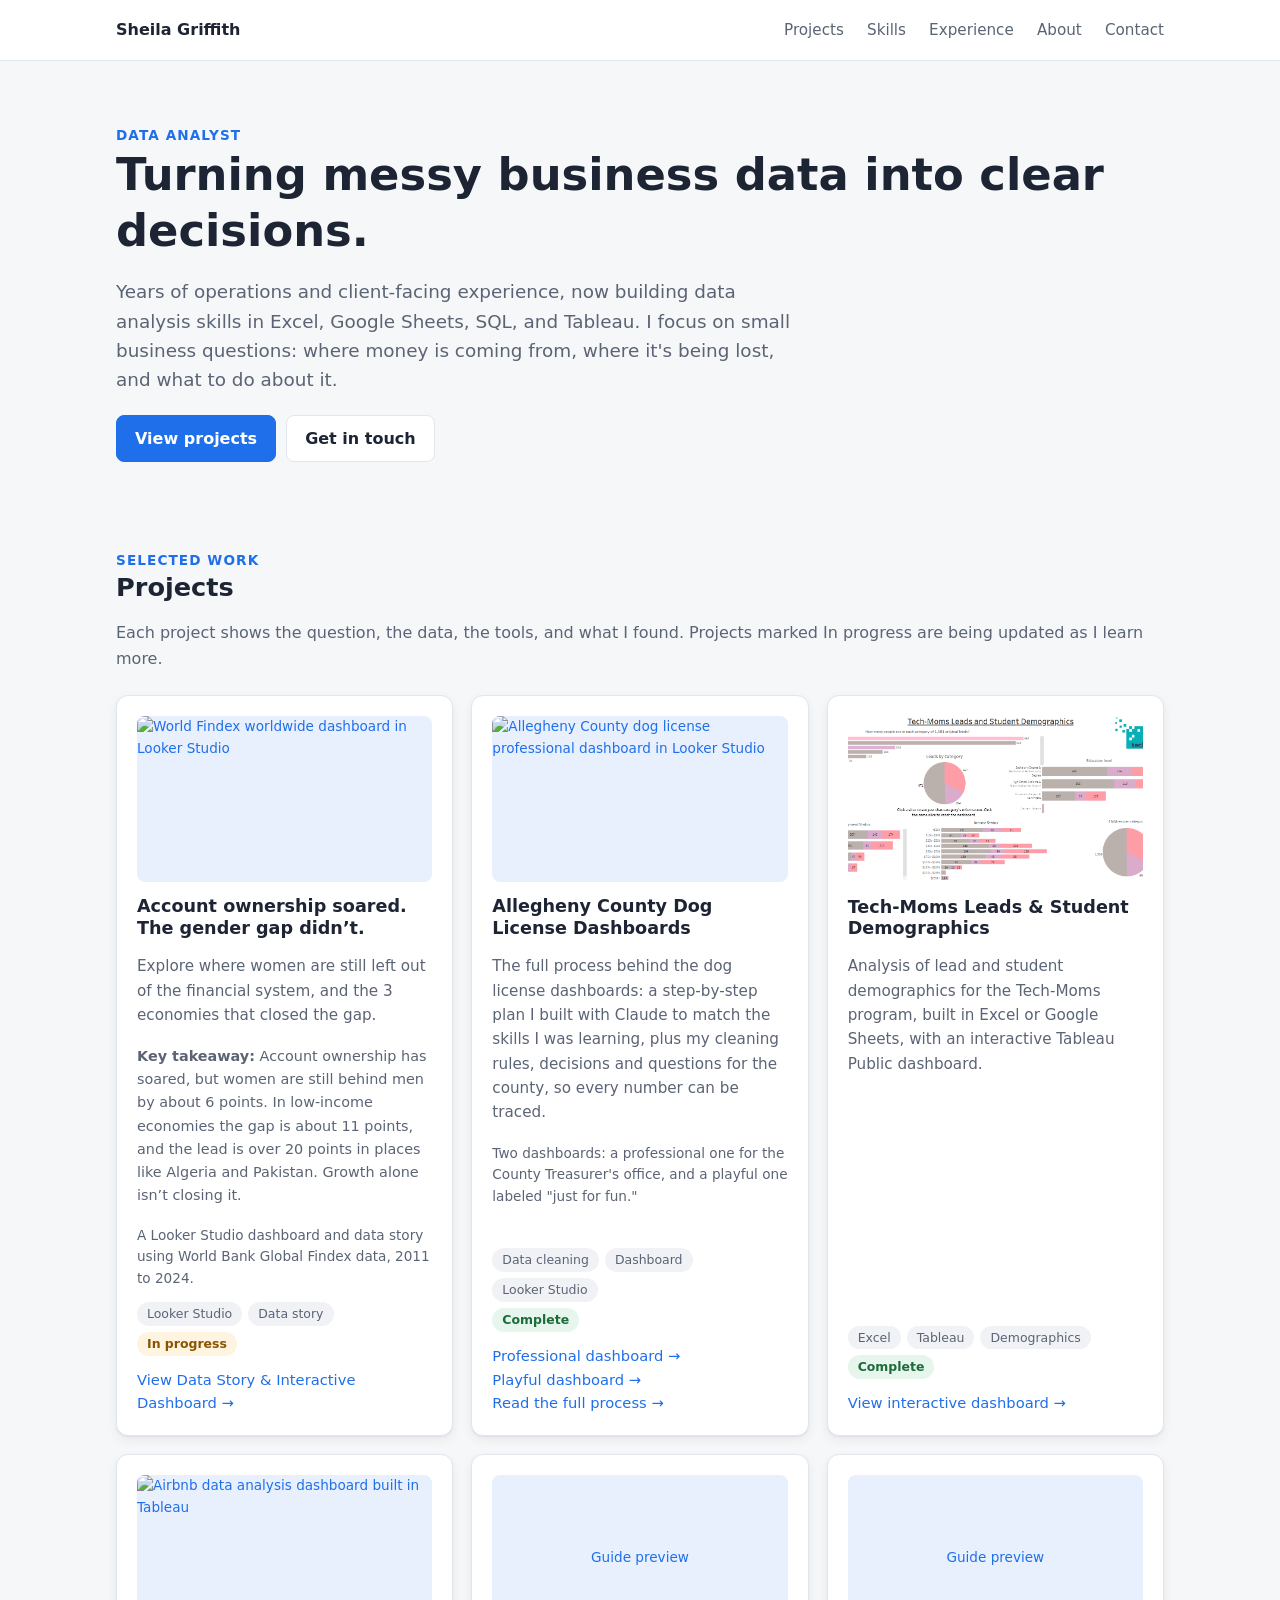
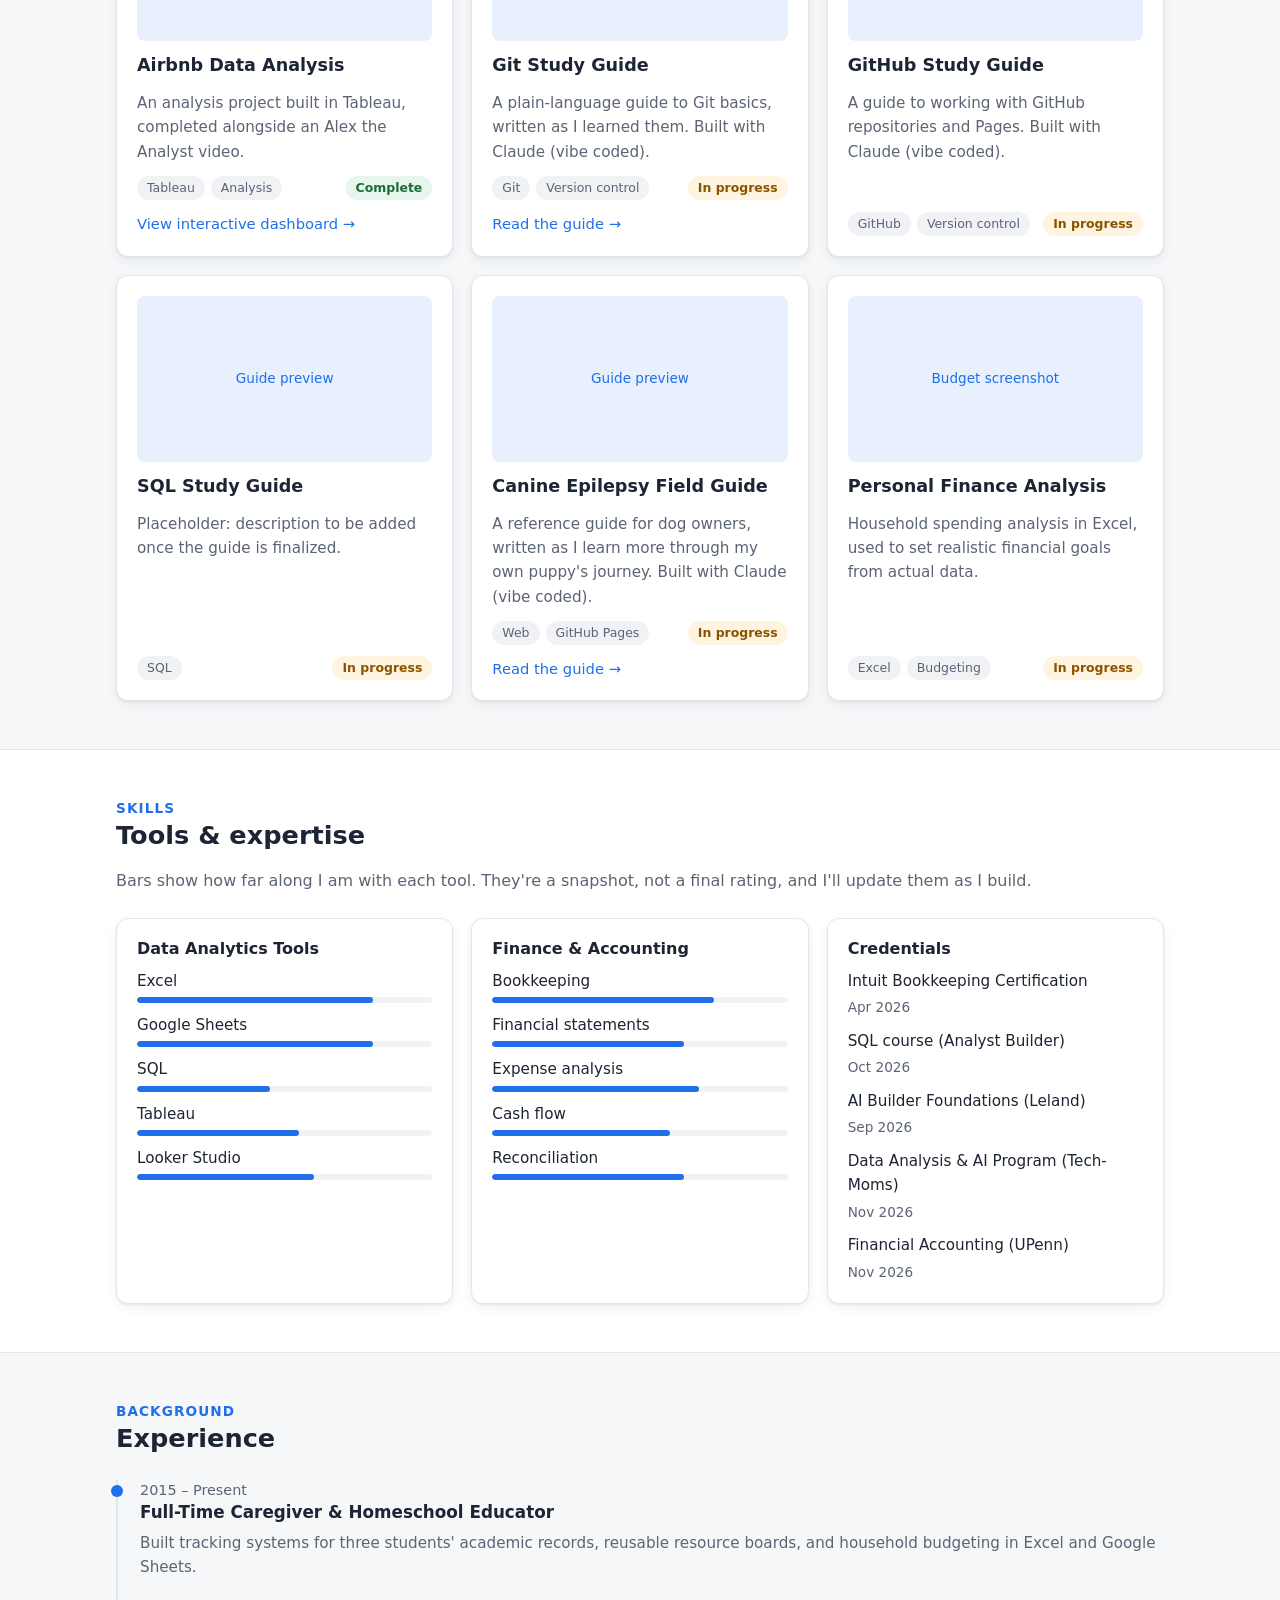
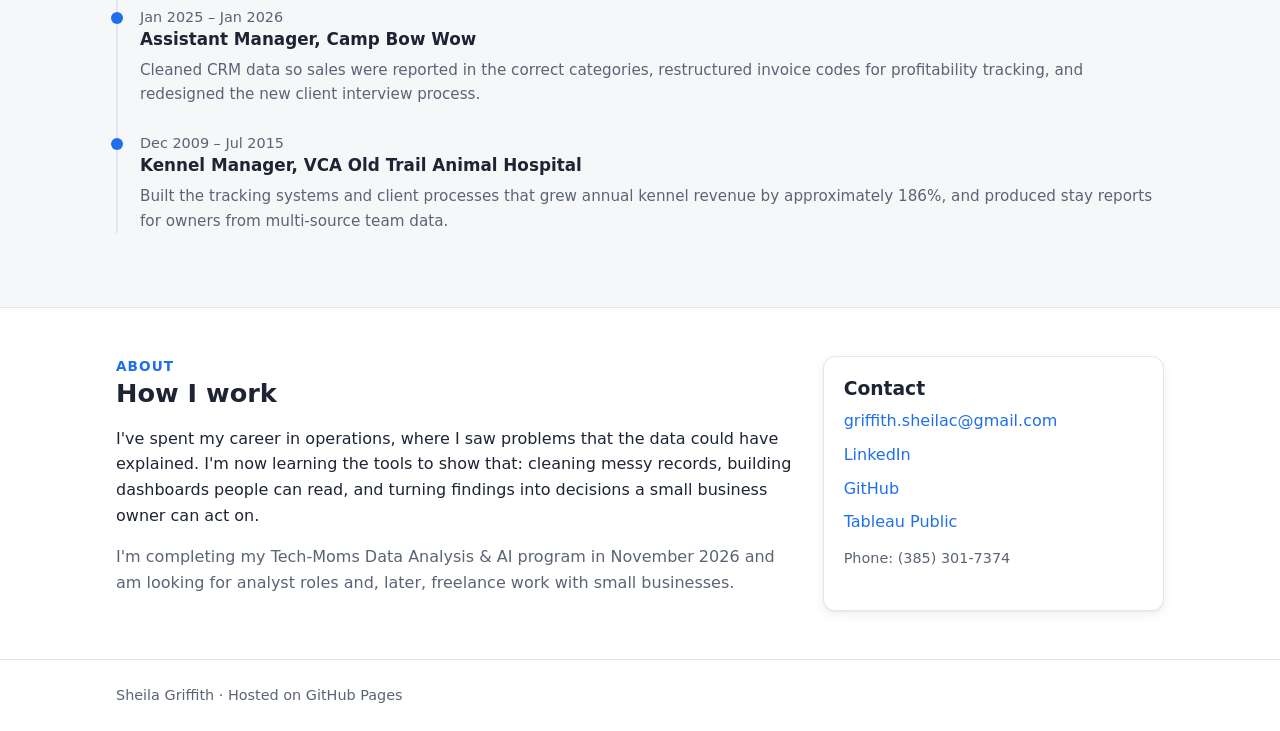
==== index.html @ ac62591f "Add files via upload" ====
<!doctype html>
<html lang="en">
<head>
<meta charset="utf-8">
<meta name="viewport" content="width=device-width, initial-scale=1">
<title>Sheila Griffith | Data Analyst</title>
<meta name="description" content="Sheila Griffith, data analyst in training. Projects, skills, and visualizations for small business data.">
<style>
  :root {
    --bg: #f6f7f9;
    --surface: #ffffff;
    --text: #1d2433;
    --muted: #5b6475;
    --accent: #1f6feb;
    --accent-soft: #e8f0fe;
    --border: #e2e6ee;
    --tag-bg: #f0f2f6;
    --progress-bg: #fff4e0;
    --progress-text: #8a5300;
    --done-bg: #e6f6ec;
    --done-text: #1d6b3a;
    --shadow: 0 1px 2px rgba(16,24,40,.06), 0 4px 12px rgba(16,24,40,.06);
  }
  @media (prefers-color-scheme: dark) {
    :root:not([data-theme="light"]) {
      --bg: #0f1420;
      --surface: #171e2d;
      --text: #e8ecf4;
      --muted: #a3adc2;
      --accent: #6ea8ff;
      --accent-soft: #1c2a44;
      --border: #263047;
      --tag-bg: #212a3d;
      --progress-bg: #3a2e14;
      --progress-text: #ffcf7a;
      --done-bg: #143222;
      --done-text: #7ee0a4;
      --shadow: 0 1px 2px rgba(0,0,0,.4), 0 4px 12px rgba(0,0,0,.3);
    }
  }
  :root[data-theme="dark"] {
    --bg: #0f1420;
    --surface: #171e2d;
    --text: #e8ecf4;
    --muted: #a3adc2;
    --accent: #6ea8ff;
    --accent-soft: #1c2a44;
    --border: #263047;
    --tag-bg: #212a3d;
    --progress-bg: #3a2e14;
    --progress-text: #ffcf7a;
    --done-bg: #143222;
    --done-text: #7ee0a4;
    --shadow: 0 1px 2px rgba(0,0,0,.4), 0 4px 12px rgba(0,0,0,.3);
  }

  * { box-sizing: border-box; }
  html { scroll-behavior: smooth; }
  body {
    margin: 0;
    background: var(--bg);
    color: var(--text);
    font: 16px/1.6 system-ui, -apple-system, "Segoe UI", Roboto, Helvetica, Arial, sans-serif;
  }
  a { color: var(--accent); text-decoration: none; }
  a:hover { text-decoration: underline; }
  .wrap { max-width: 1080px; margin: 0 auto; padding: 0 16px; }
  section { padding: 48px 0; }
  h1, h2, h3 { line-height: 1.25; margin: 0 0 8px; }
  h2 { font-size: 1.6rem; }
  .eyebrow { color: var(--accent); font-weight: 600; font-size: .85rem; letter-spacing: .08em; text-transform: uppercase; }
  .muted { color: var(--muted); }

  /* Header / nav */
  header.site { background: var(--surface); border-bottom: 1px solid var(--border); position: sticky; top: 0; z-index: 10; }
  header.site .wrap { display: flex; align-items: center; justify-content: space-between; min-height: 60px; gap: 12px; flex-wrap: wrap; }
  .brand { font-weight: 700; color: var(--text); }
  nav a { color: var(--muted); margin-left: 18px; font-size: .95rem; }
  nav a:hover { color: var(--text); text-decoration: none; }
  @media (max-width: 560px) { nav a { margin-left: 12px; } }

  /* Hero */
  .hero { padding: 64px 0 40px; }
  .hero h1 { font-size: clamp(2rem, 5vw, 2.8rem); }
  .hero .lead { font-size: 1.15rem; color: var(--muted); max-width: 680px; }
  .hero .cta { margin-top: 20px; display: flex; gap: 10px; flex-wrap: wrap; }
  .btn { display: inline-block; padding: 10px 18px; border-radius: 8px; border: 1px solid var(--border); background: var(--surface); color: var(--text); font-weight: 600; }
  .btn.primary { background: var(--accent); border-color: var(--accent); color: #fff; }
  .btn:hover { text-decoration: none; filter: brightness(.97); }

  /* Cards */
  .grid { display: grid; gap: 18px; grid-template-columns: repeat(auto-fit, minmax(260px, 1fr)); margin-top: 24px; }
  .card { background: var(--surface); border: 1px solid var(--border); border-radius: 12px; box-shadow: var(--shadow); padding: 20px; display: flex; flex-direction: column; }
  .card h3 { font-size: 1.1rem; }
  .card p { margin: 6px 0 12px; color: var(--muted); font-size: .95rem; }
  .card .viz { border-radius: 8px; background: var(--accent-soft); aspect-ratio: 16 / 9; display: flex; align-items: center; justify-content: center; color: var(--accent); font-size: .85rem; margin-bottom: 14px; overflow: hidden; }
  .card .viz img { width: 100%; height: 100%; object-fit: cover; display: block; }
  .card .foot { margin-top: auto; display: flex; flex-wrap: wrap; gap: 6px; align-items: center; justify-content: space-between; }
  .tags { display: flex; flex-wrap: wrap; gap: 6px; }
  .tag { background: var(--tag-bg); color: var(--muted); border-radius: 999px; padding: 2px 10px; font-size: .78rem; }
  .status { border-radius: 999px; padding: 2px 10px; font-size: .78rem; font-weight: 600; }
  .status.progress { background: var(--progress-bg); color: var(--progress-text); }
  .status.done { background: var(--done-bg); color: var(--done-text); }
  .card .links { margin-top: 12px; font-size: .92rem; }

  /* Skills */
  .skills { display: grid; gap: 18px; grid-template-columns: repeat(auto-fit, minmax(240px, 1fr)); margin-top: 24px; }
  .skill-card h3 { font-size: 1rem; margin-bottom: 10px; }
  .skill-list { list-style: none; padding: 0; margin: 0; display: grid; gap: 10px; }
  .skill-list li { display: flex; flex-direction: column; gap: 4px; font-size: .95rem; }
  .skill-list .bar { height: 6px; background: var(--tag-bg); border-radius: 999px; overflow: hidden; }
  .skill-list .bar span { display: block; height: 100%; background: var(--accent); border-radius: 999px; }
  .skill-note { font-size: .85rem; color: var(--muted); margin-top: 12px; }

  /* Timeline */
  .timeline { margin-top: 24px; border-left: 2px solid var(--border); padding-left: 22px; }
  .timeline .item { position: relative; margin-bottom: 26px; }
  .timeline .item::before { content: ""; position: absolute; left: -29px; top: 6px; width: 12px; height: 12px; border-radius: 50%; background: var(--accent); }
  .timeline .item h3 { font-size: 1.05rem; }
  .timeline .item .when { color: var(--muted); font-size: .9rem; }
  .timeline .item p { margin: 6px 0 0; color: var(--muted); font-size: .95rem; }

  /* About */
  .about { display: grid; gap: 24px; grid-template-columns: 1fr; }
  @media (min-width: 760px) { .about { grid-template-columns: 2fr 1fr; } }
  .contact-card { background: var(--surface); border: 1px solid var(--border); border-radius: 12px; padding: 20px; box-shadow: var(--shadow); }
  .contact-card a { display: block; margin: 8px 0; }

  footer.site { border-top: 1px solid var(--border); padding: 24px 0; color: var(--muted); font-size: .9rem; background: var(--surface); }
</style>
</head>
<body>

<header class="site">
  <div class="wrap">
    <a class="brand" href="#top">Sheila Griffith</a>
    <nav>
      <a href="#projects">Projects</a>
      <a href="#skills">Skills</a>
      <a href="#experience">Experience</a>
      <a href="#about">About</a>
      <a href="#contact">Contact</a>
    </nav>
  </div>
</header>

<main id="top">

  <!-- HERO -->
  <section class="hero">
    <div class="wrap">
      <div class="eyebrow">Data Analyst</div>
      <h1>Turning messy business data into clear decisions.</h1>
      <p class="lead">Years of operations and client-facing experience, now building data analysis skills in Excel, Google Sheets, SQL, and Tableau. I focus on small business questions: where money is coming from, where it's being lost, and what to do about it.</p>
      <div class="cta">
        <a class="btn primary" href="#projects">View projects</a>
        <a class="btn" href="#contact">Get in touch</a>
      </div>
    </div>
  </section>

  <!-- PROJECTS -->
  <section id="projects">
    <div class="wrap">
      <div class="eyebrow">Selected work</div>
      <h2>Projects</h2>
      <p class="muted">Each project shows the question, the data, the tools, and what I found. Projects marked In progress are being updated as I learn more.</p>

      <div class="grid">

        <article class="card">
          <div class="viz"><img src="images/world-findex.png" alt="World Findex worldwide dashboard in Looker Studio"></div>
          <h3>Account ownership soared. The gender gap didn&rsquo;t.</h3>
          <p>Explore where women are still left out of the financial system, and the 3 economies that closed the gap.</p>
          <p class="muted" style="font-size:.9rem;"><strong>Key takeaway:</strong> Account ownership has soared, but women are still behind men by about 6 points. In low-income economies the gap is about 11 points, and the lead is over 20 points in places like Algeria and Pakistan. Growth alone isn&rsquo;t closing it.</p>
          <p class="muted" style="font-size:.85rem;">A Looker Studio dashboard and data story using World Bank Global Findex data, 2011 to 2024.</p>
          <div class="foot">
            <div class="tags"><span class="tag">Looker Studio</span><span class="tag">Data story</span></div>
            <span class="status progress">In progress</span>
          </div>
          <div class="links"><a href="https://datastudio.google.com/reporting/c3246a98-5307-43d2-9dd3-d611e642d518" target="_blank" rel="noopener">View Data Story &amp; Interactive Dashboard →</a></div>
        </article>

        <article class="card">
          <div class="viz"><img src="images/dog-license.png" alt="Allegheny County dog license professional dashboard in Looker Studio"></div>
          <h3>Allegheny County Dog License Dashboards</h3>
          <p>The full process behind the dog license dashboards: a step-by-step plan I built with Claude to match the skills I was learning, plus my cleaning rules, decisions and questions for the county, so every number can be traced.</p>
          <p class="muted" style="font-size:.85rem;">Two dashboards: a professional one for the County Treasurer's office, and a playful one labeled "just for fun."</p>
          <div class="foot">
            <div class="tags"><span class="tag">Data cleaning</span><span class="tag">Dashboard</span><span class="tag">Looker Studio</span></div>
            <span class="status done">Complete</span>
          </div>
          <div class="links">
            <a href="https://datastudio.google.com/u/0/reporting/eb51ea22-c551-4396-a049-e248733a4a96/page/qXCBG" target="_blank" rel="noopener">Professional dashboard →</a><br>
            <a href="https://datastudio.google.com/u/0/reporting/6f5530ad-e1f9-4453-b595-c240f98c1c42/page/qXCBG" target="_blank" rel="noopener">Playful dashboard →</a><br>
            <a href="https://claude.ai/artifact/PUicJXneoismyWJWvw9eH9" target="_blank" rel="noopener">Read the full process →</a>
          </div>
        </article>

        <article class="card">
          <div class="viz"><img src="images/tech-moms-demographics.png" alt="Tech-Moms leads and student demographics dashboard in Tableau"></div>
          <h3>Tech-Moms Leads &amp; Student Demographics</h3>
          <p>Analysis of lead and student demographics for the Tech-Moms program, built in Excel or Google Sheets, with an interactive Tableau Public dashboard.</p>
          <div class="foot">
            <div class="tags"><span class="tag">Excel</span><span class="tag">Tableau</span><span class="tag">Demographics</span></div>
            <span class="status done">Complete</span>
          </div>
          <div class="links"><a href="https://public.tableau.com/app/profile/sheila.griffith/viz/Tech-Moms-Demographics/Dashboard2" target="_blank" rel="noopener">View interactive dashboard →</a></div>
        </article>

        <article class="card">
          <div class="viz"><img src="images/airbnb-tableau.png" alt="Airbnb data analysis dashboard built in Tableau"></div>
          <h3>Airbnb Data Analysis</h3>
          <p>An analysis project built in Tableau, completed alongside an Alex the Analyst video.</p>
          <div class="foot">
            <div class="tags"><span class="tag">Tableau</span><span class="tag">Analysis</span></div>
            <span class="status done">Complete</span>
          </div>
          <div class="links"><a href="https://public.tableau.com/shared/SW9MS5MQ9?:display_count=n&amp;:origin=viz_share_link" target="_blank" rel="noopener">View interactive dashboard →</a></div>
        </article>

        <article class="card">
          <div class="viz">Guide preview</div>
          <h3>Git Study Guide</h3>
          <p>A plain-language guide to Git basics, written as I learned them. Built with Claude (vibe coded).</p>
          <div class="foot">
            <div class="tags"><span class="tag">Git</span><span class="tag">Version control</span></div>
            <span class="status progress">In progress</span>
          </div>
          <div class="links"><a href="https://scgriffith.github.io/git-explained.html">Read the guide →</a></div>
        </article>

        <article class="card">
          <div class="viz">Guide preview</div>
          <h3>GitHub Study Guide</h3>
          <p>A guide to working with GitHub repositories and Pages. Built with Claude (vibe coded).</p>
          <div class="foot">
            <div class="tags"><span class="tag">GitHub</span><span class="tag">Version control</span></div>
            <span class="status progress">In progress</span>
          </div>
        </article>

        <article class="card">
          <div class="viz">Guide preview</div>
          <h3>SQL Study Guide</h3>
          <p>Placeholder: description to be added once the guide is finalized.</p>
          <div class="foot">
            <div class="tags"><span class="tag">SQL</span></div>
            <span class="status progress">In progress</span>
          </div>
        </article>

        <article class="card">
          <div class="viz">Guide preview</div>
          <h3>Canine Epilepsy Field Guide</h3>
          <p>A reference guide for dog owners, written as I learn more through my own puppy's journey. Built with Claude (vibe coded).</p>
          <div class="foot">
            <div class="tags"><span class="tag">Web</span><span class="tag">GitHub Pages</span></div>
            <span class="status progress">In progress</span>
          </div>
          <div class="links"><a href="https://scgriffith.github.io/canine-epilepsy-guide.html">Read the guide →</a></div>
        </article>

        <article class="card">
          <div class="viz">Budget screenshot</div>
          <h3>Personal Finance Analysis</h3>
          <p>Household spending analysis in Excel, used to set realistic financial goals from actual data.</p>
          <div class="foot">
            <div class="tags"><span class="tag">Excel</span><span class="tag">Budgeting</span></div>
            <span class="status progress">In progress</span>
          </div>
        </article>

      </div>
    </div>
  </section>

  <!-- SKILLS -->
  <section id="skills" style="background: var(--surface); border-top: 1px solid var(--border); border-bottom: 1px solid var(--border);">
    <div class="wrap">
      <div class="eyebrow">Skills</div>
      <h2>Tools &amp; expertise</h2>
      <p class="muted">Bars show how far along I am with each tool. They're a snapshot, not a final rating, and I'll update them as I build.</p>

      <div class="skills">
        <div class="card skill-card">
          <h3>Data Analytics Tools</h3>
          <ul class="skill-list">
            <li>Excel <div class="bar"><span style="width: 80%"></span></div></li>
            <li>Google Sheets <div class="bar"><span style="width: 80%"></span></div></li>
            <li>SQL <div class="bar"><span style="width: 45%"></span></div></li>
            <li>Tableau <div class="bar"><span style="width: 55%"></span></div></li>
            <li>Looker Studio <div class="bar"><span style="width: 60%"></span></div></li>
          </ul>
        </div>

        <div class="card skill-card">
          <h3>Finance &amp; Accounting</h3>
          <ul class="skill-list">
            <li>Bookkeeping <div class="bar"><span style="width: 75%"></span></div></li>
            <li>Financial statements <div class="bar"><span style="width: 65%"></span></div></li>
            <li>Expense analysis <div class="bar"><span style="width: 70%"></span></div></li>
            <li>Cash flow <div class="bar"><span style="width: 60%"></span></div></li>
            <li>Reconciliation <div class="bar"><span style="width: 65%"></span></div></li>
          </ul>
        </div>

        <div class="card skill-card">
          <h3>Credentials</h3>
          <ul class="skill-list">
            <li>Intuit Bookkeeping Certification <span class="muted" style="font-size:.85rem">Apr 2026</span></li>
            <li>SQL course (Analyst Builder) <span class="muted" style="font-size:.85rem">Oct 2026</span></li>
            <li>AI Builder Foundations (Leland) <span class="muted" style="font-size:.85rem">Sep 2026</span></li>
            <li>Data Analysis &amp; AI Program (Tech-Moms) <span class="muted" style="font-size:.85rem">Nov 2026</span></li>
            <li>Financial Accounting (UPenn) <span class="muted" style="font-size:.85rem">Nov 2026</span></li>
          </ul>
        </div>
      </div>
    </div>
  </section>

  <!-- EXPERIENCE -->
  <section id="experience">
    <div class="wrap">
      <div class="eyebrow">Background</div>
      <h2>Experience</h2>
      <div class="timeline">
        <div class="item">
          <div class="when">2015 – Present</div>
          <h3>Full-Time Caregiver &amp; Homeschool Educator</h3>
          <p>Built tracking systems for three students' academic records, reusable resource boards, and household budgeting in Excel and Google Sheets.</p>
        </div>
        <div class="item">
          <div class="when">Jan 2025 – Jan 2026</div>
          <h3>Assistant Manager, Camp Bow Wow</h3>
          <p>Cleaned CRM data so sales were reported in the correct categories, restructured invoice codes for profitability tracking, and redesigned the new client interview process.</p>
        </div>
        <div class="item">
          <div class="when">Dec 2009 – Jul 2015</div>
          <h3>Kennel Manager, VCA Old Trail Animal Hospital</h3>
          <p>Built the tracking systems and client processes that grew annual kennel revenue by approximately 186%, and produced stay reports for owners from multi-source team data.</p>
        </div>
      </div>
    </div>
  </section>

  <!-- ABOUT -->
  <section id="about" style="background: var(--surface); border-top: 1px solid var(--border);">
    <div class="wrap about">
      <div>
        <div class="eyebrow">About</div>
        <h2>How I work</h2>
        <p>I've spent my career in operations, where I saw problems that the data could have explained. I'm now learning the tools to show that: cleaning messy records, building dashboards people can read, and turning findings into decisions a small business owner can act on.</p>
        <p class="muted">I'm completing my Tech-Moms Data Analysis &amp; AI program in November 2026 and am looking for analyst roles and, later, freelance work with small businesses.</p>
      </div>
      <div class="contact-card" id="contact">
        <h3>Contact</h3>
        <a href="mailto:griffith.sheilac@gmail.com">griffith.sheilac@gmail.com</a>
        <a href="https://www.linkedin.com/in/sheila-griffith-7232a83a6" target="_blank" rel="noopener">LinkedIn</a>
        <a href="https://github.com/scgriffith" target="_blank" rel="noopener">GitHub</a>
        <a href="#">Tableau Public</a>
        <p class="muted" style="font-size:.9rem; margin-top:12px;">Phone: (385) 301-7374</p>
      </div>
    </div>
  </section>

</main>

<footer class="site">
  <div class="wrap">
    Sheila Griffith · Hosted on GitHub Pages
  </div>
</footer>

</body>
</html>
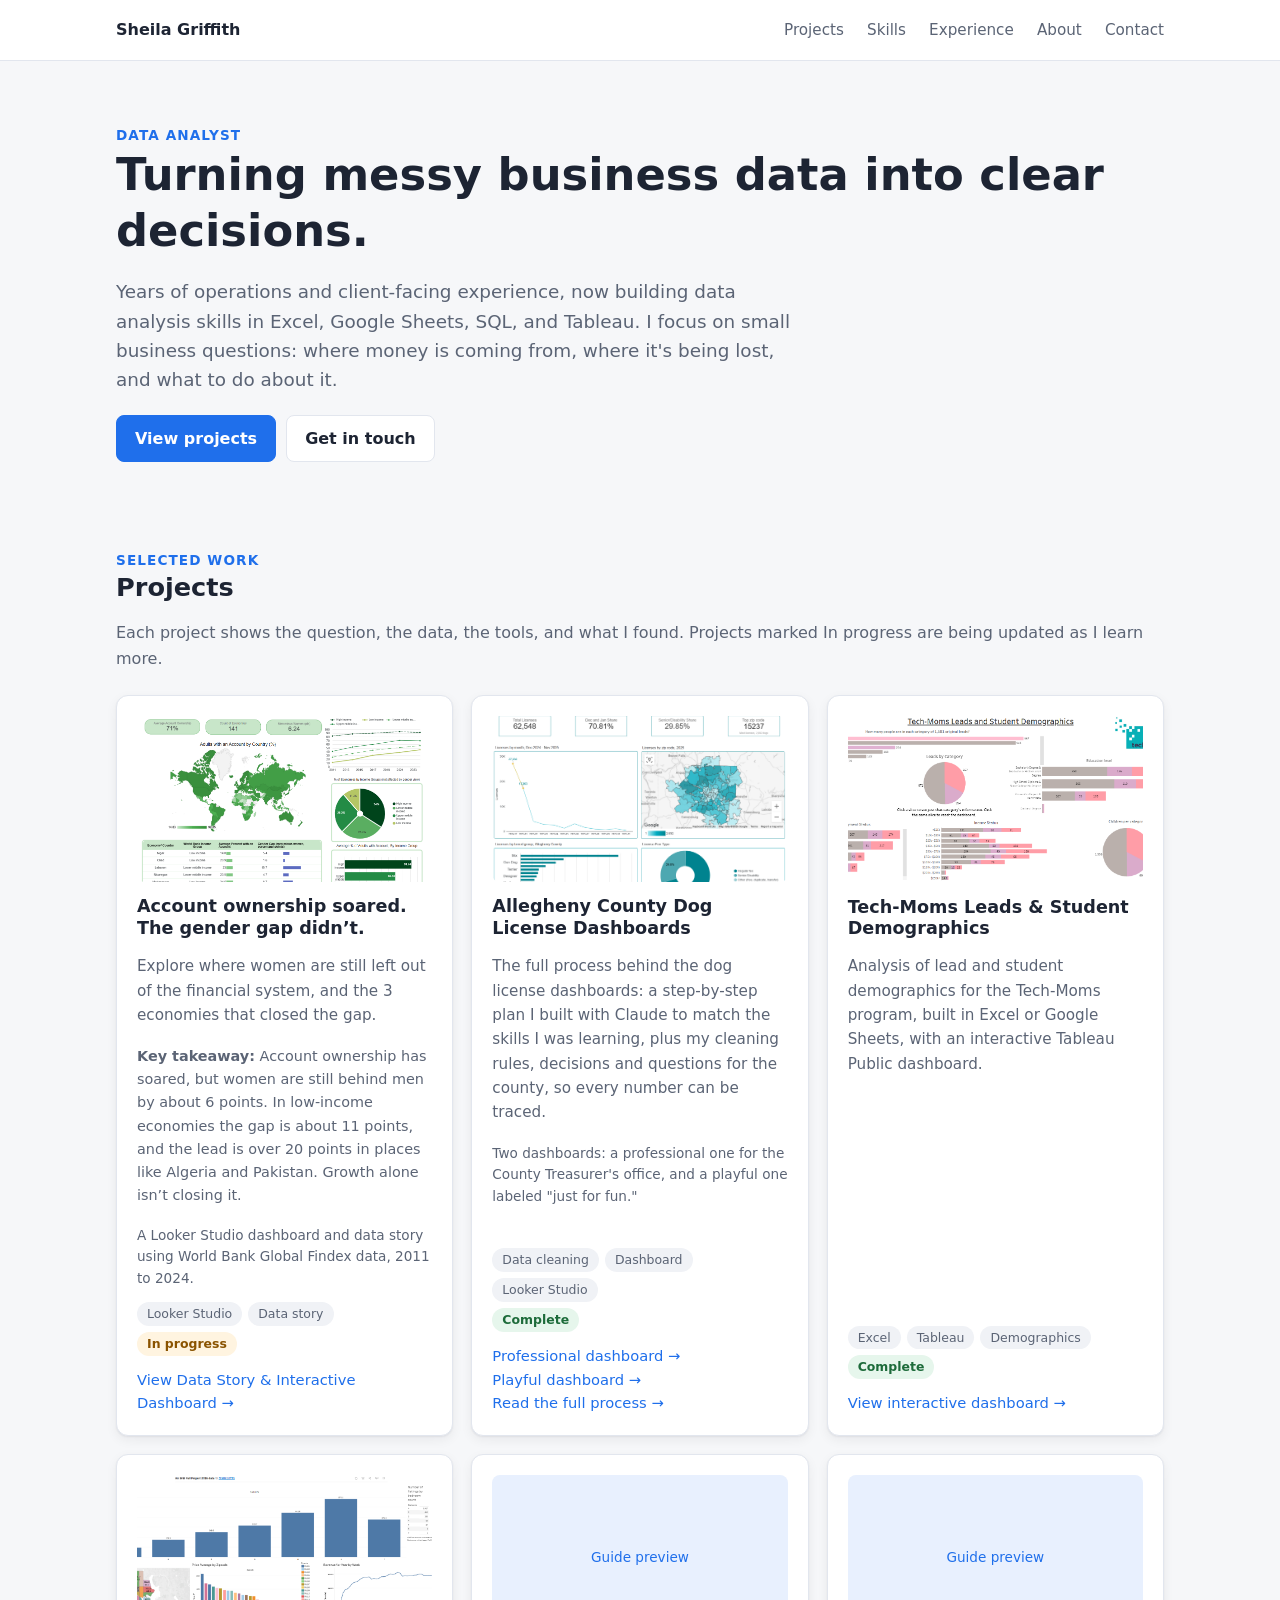
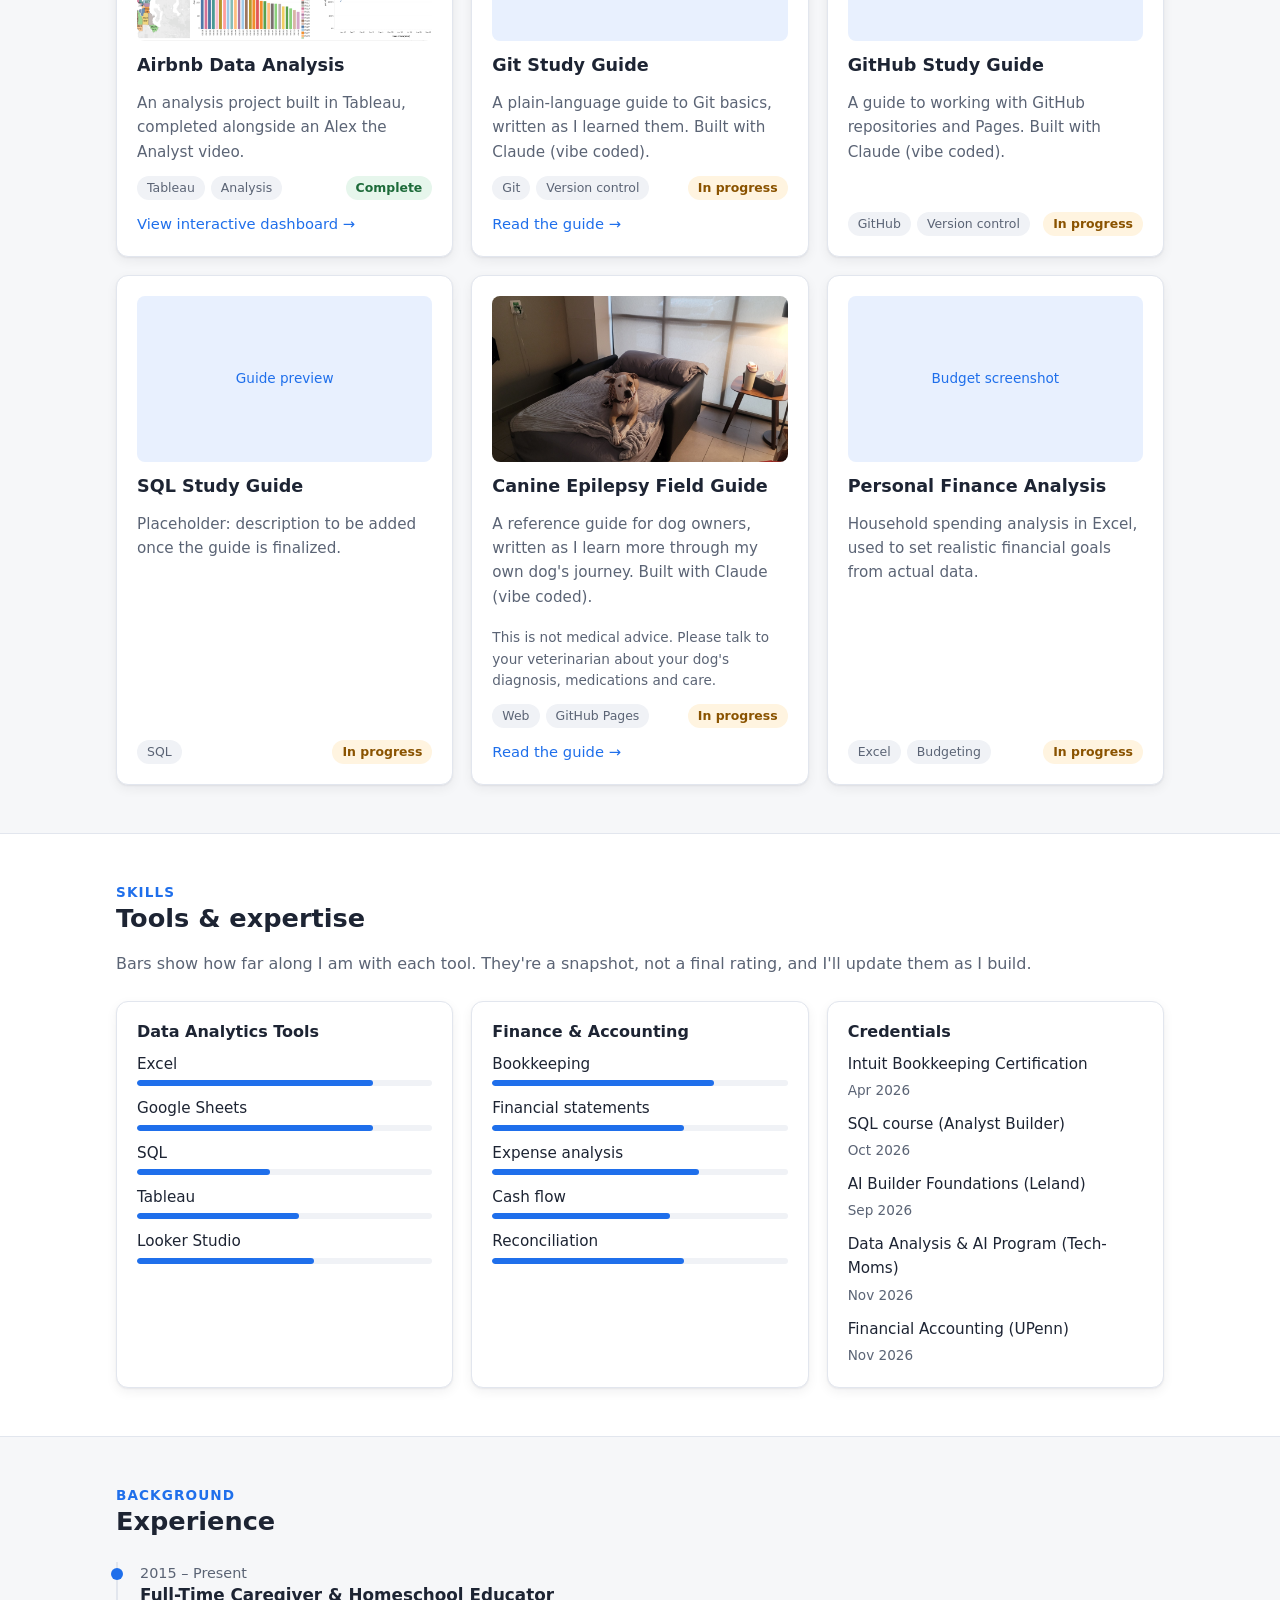
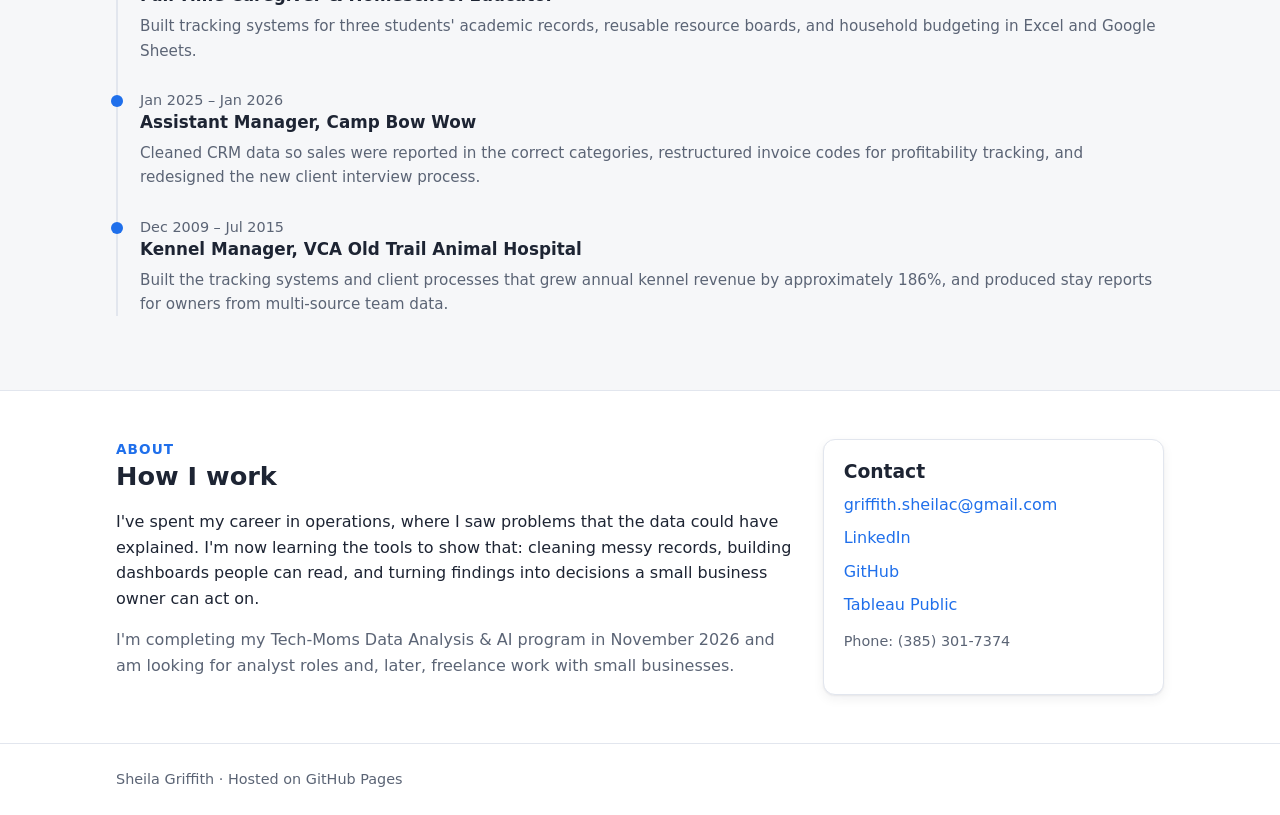
==== commit 0329ecc1: "Add files via upload" ====
--- a/index.html
+++ b/index.html
@@ -251,14 +251,15 @@
         </article>
 
         <article class="card">
-          <div class="viz">Guide preview</div>
+          <div class="viz"><img src="images/canine-epilepsy.jpg" alt="My dog, the inspiration for the canine epilepsy field guide"></div>
           <h3>Canine Epilepsy Field Guide</h3>
-          <p>A reference guide for dog owners, written as I learn more through my own puppy's journey. Built with Claude (vibe coded).</p>
+          <p>A reference guide for dog owners, written as I learn more through my own dog's journey. Built with Claude (vibe coded).</p>
+          <p class="muted" style="font-size:.85rem;">This is not medical advice. Please talk to your veterinarian about your dog's diagnosis, medications and care.</p>
           <div class="foot">
             <div class="tags"><span class="tag">Web</span><span class="tag">GitHub Pages</span></div>
             <span class="status progress">In progress</span>
           </div>
-          <div class="links"><a href="https://scgriffith.github.io/canine-epilepsy-guide.html">Read the guide →</a></div>
+          <div class="links"><a href="https://scgriffith.github.io/epilepsy-site/canine-epilepsy-guide.html">Read the guide →</a></div>
         </article>
 
         <article class="card">
@@ -358,7 +359,7 @@
         <a href="mailto:griffith.sheilac@gmail.com">griffith.sheilac@gmail.com</a>
         <a href="https://www.linkedin.com/in/sheila-griffith-7232a83a6" target="_blank" rel="noopener">LinkedIn</a>
         <a href="https://github.com/scgriffith" target="_blank" rel="noopener">GitHub</a>
-        <a href="#">Tableau Public</a>
+        <a href="https://public.tableau.com/app/profile/sheila.griffith" target="_blank" rel="noopener">Tableau Public</a>
         <p class="muted" style="font-size:.9rem; margin-top:12px;">Phone: (385) 301-7374</p>
       </div>
     </div>
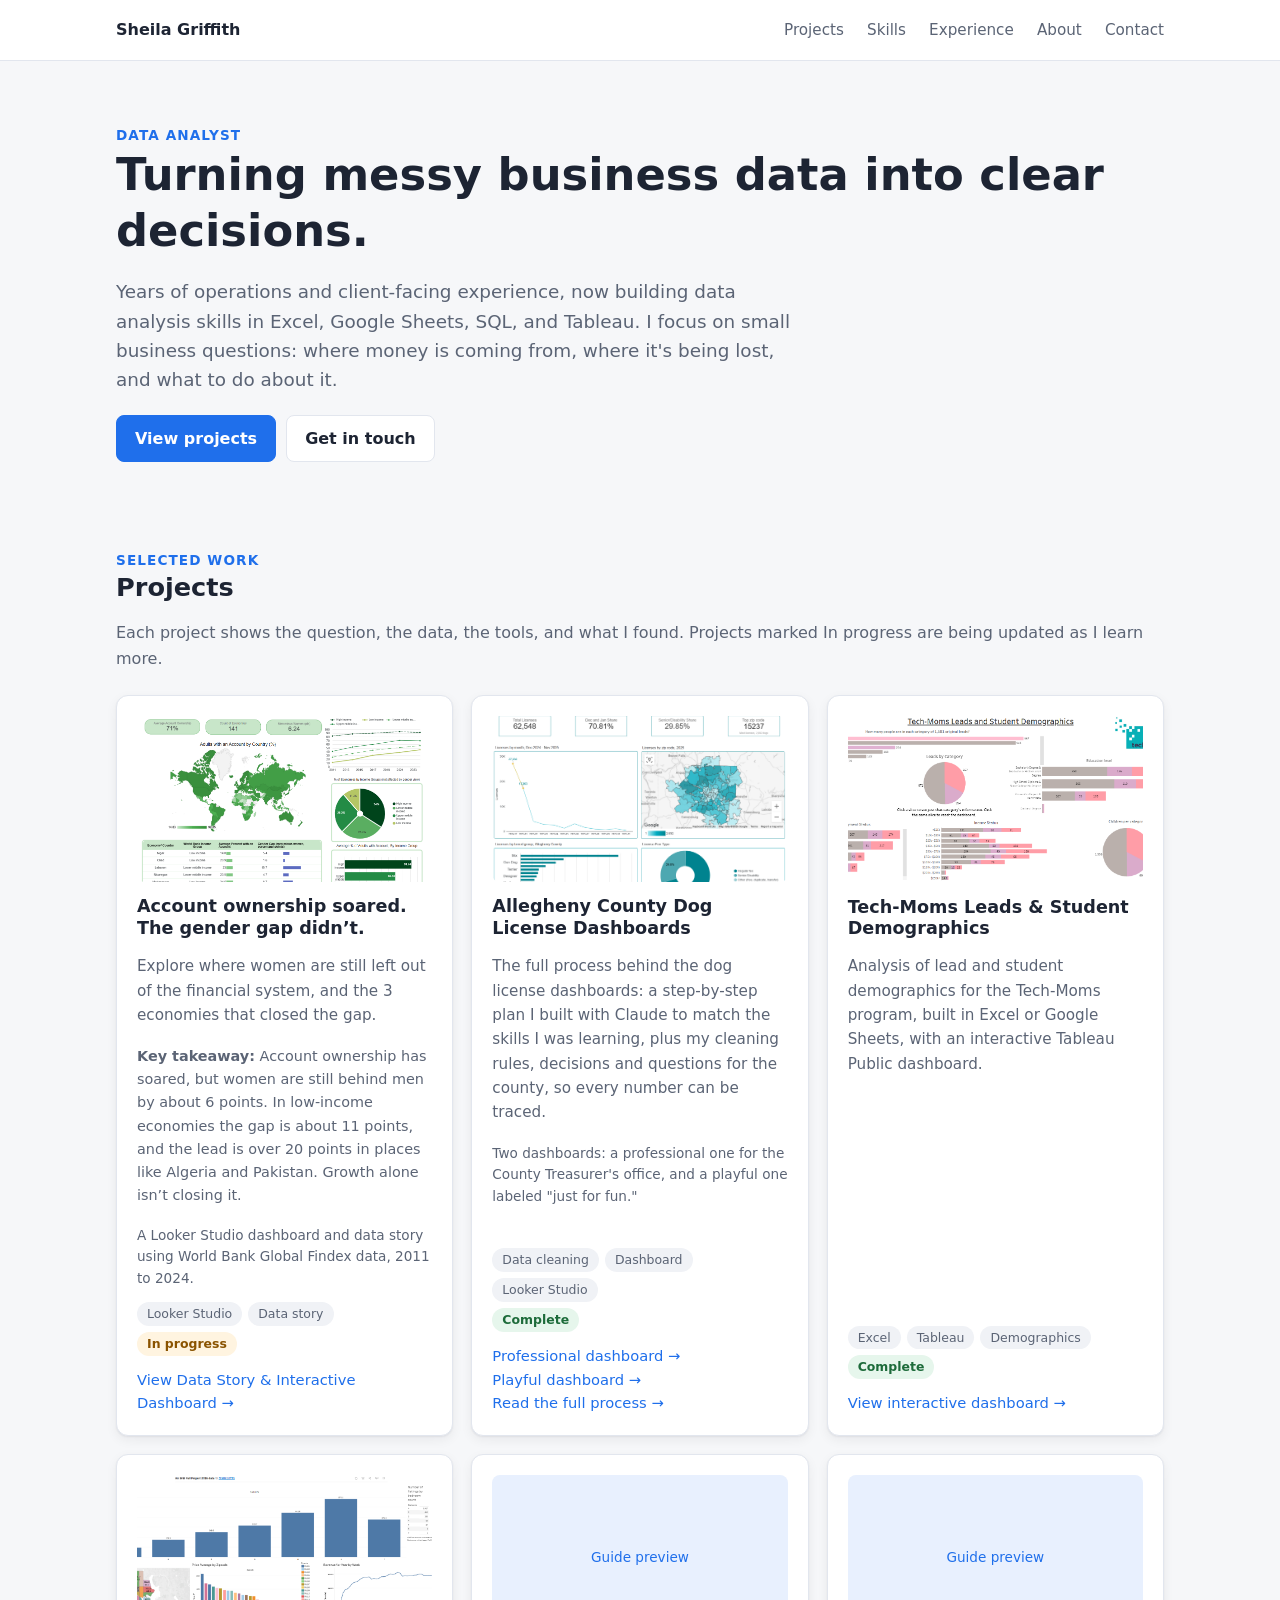
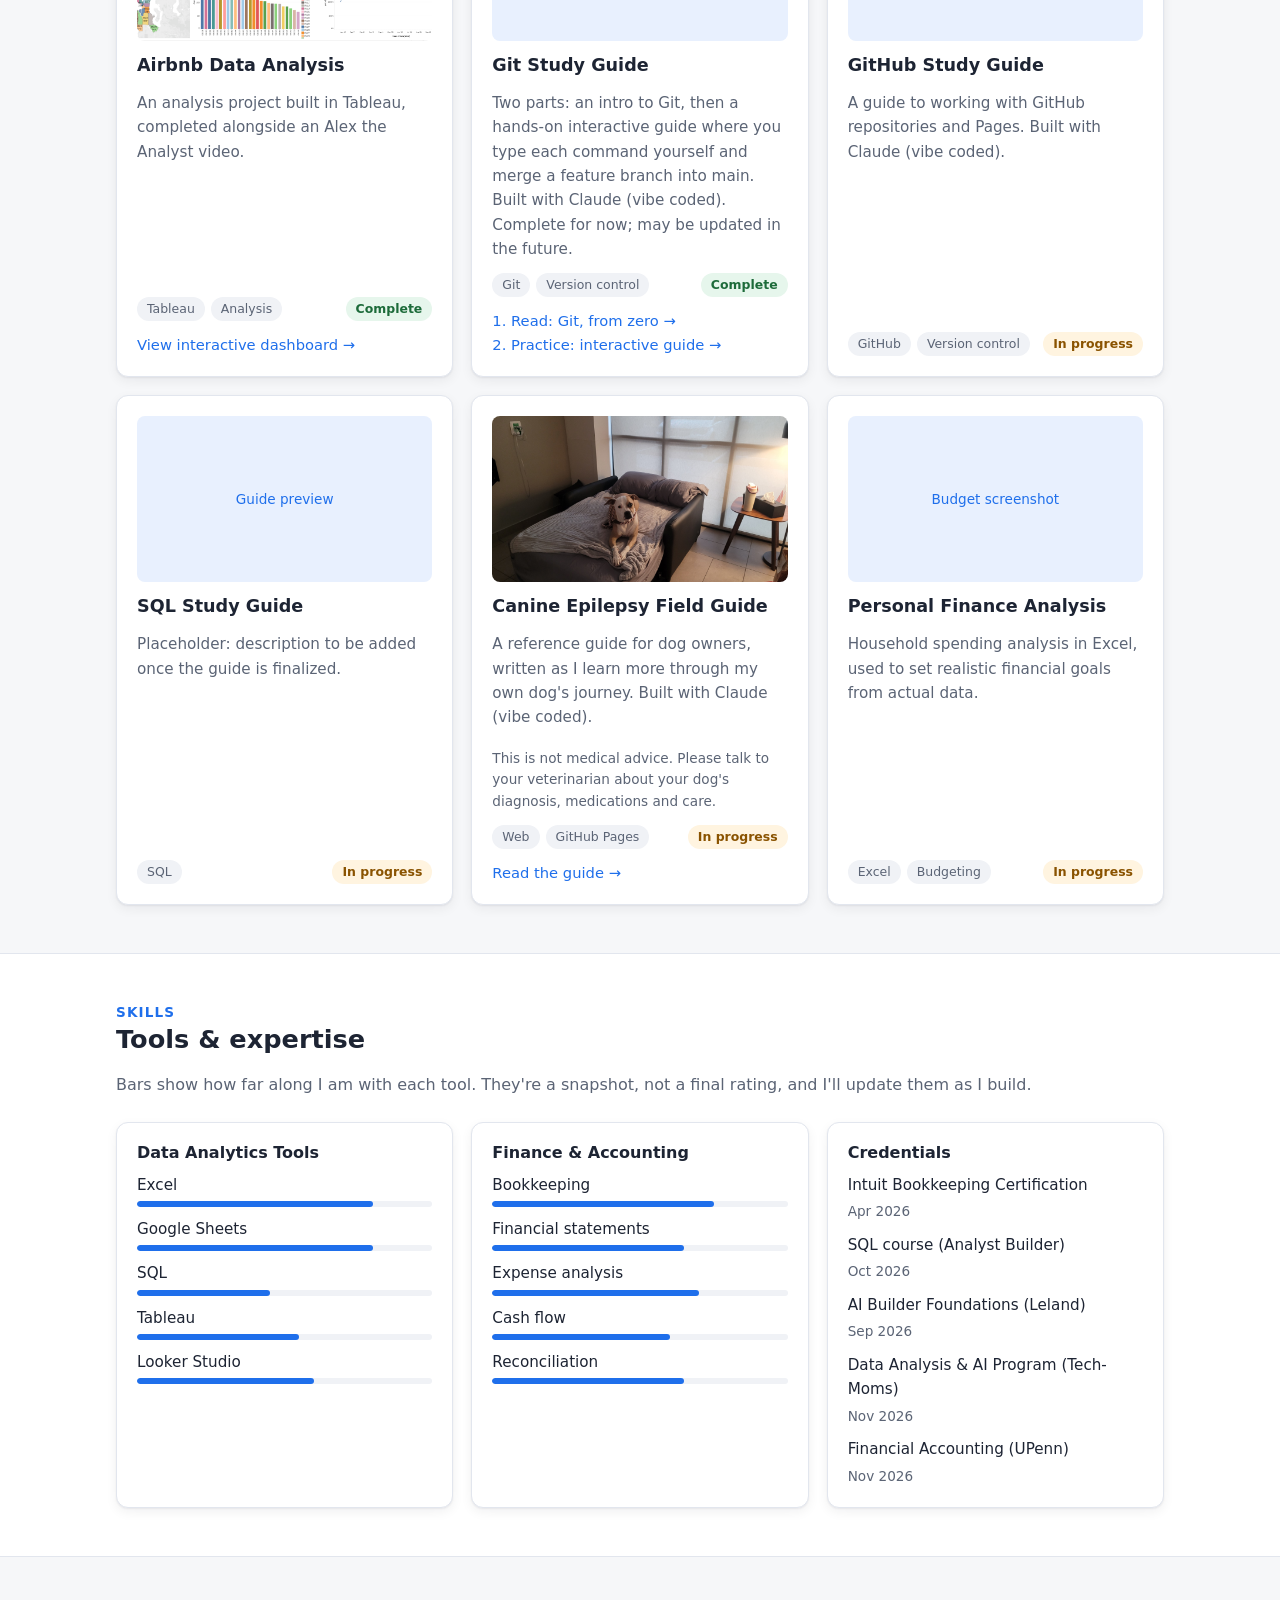
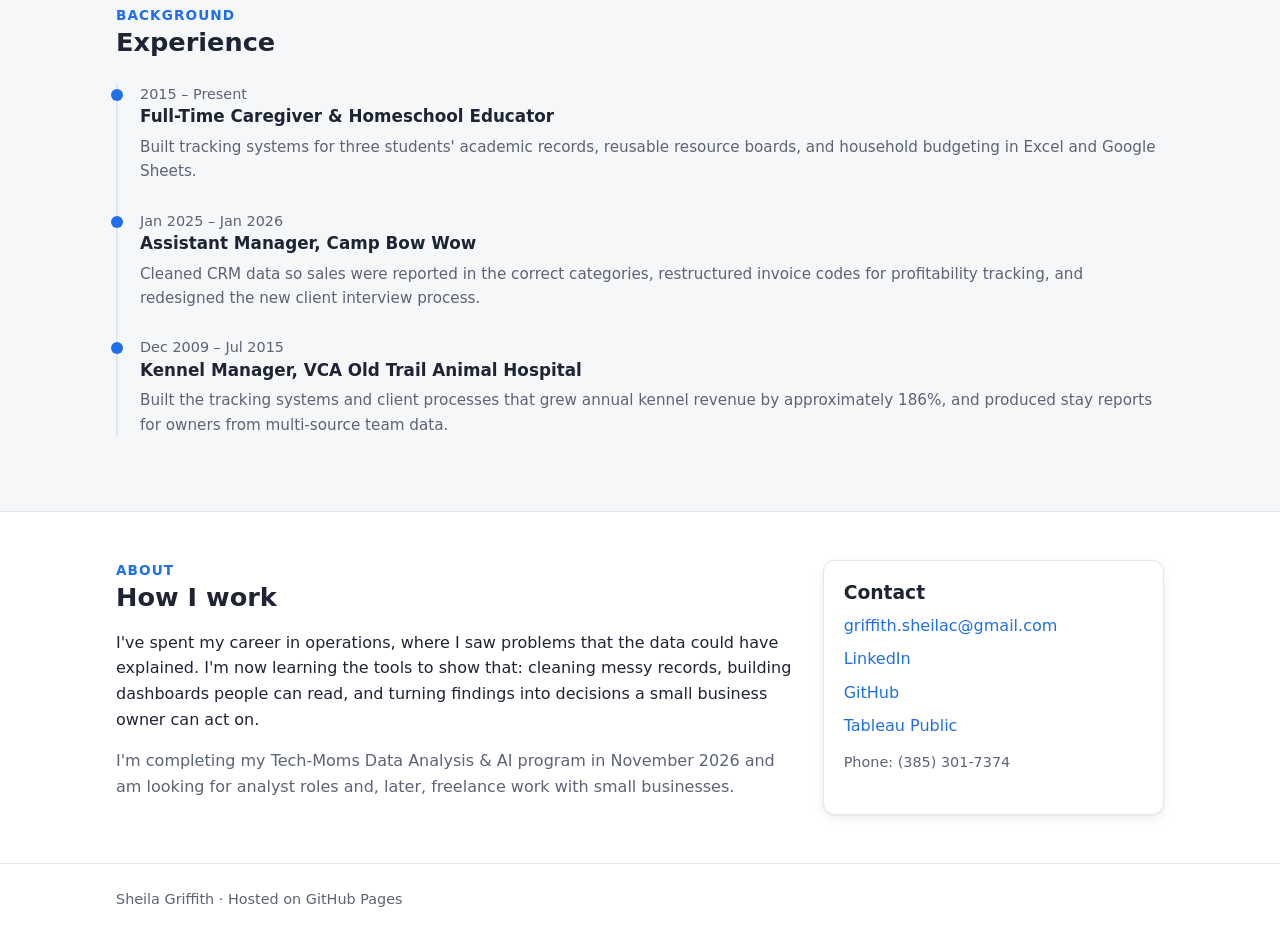
==== commit cf82b1a5: "Add files via upload" ====
--- a/index.html
+++ b/index.html
@@ -222,12 +222,12 @@
         <article class="card">
           <div class="viz">Guide preview</div>
           <h3>Git Study Guide</h3>
-          <p>A plain-language guide to Git basics, written as I learned them. Built with Claude (vibe coded).</p>
+          <p>Two parts: an intro to Git, then a hands-on interactive guide where you type each command yourself and merge a feature branch into main. Built with Claude (vibe coded). Complete for now; may be updated in the future.</p>
           <div class="foot">
             <div class="tags"><span class="tag">Git</span><span class="tag">Version control</span></div>
-            <span class="status progress">In progress</span>
-          </div>
-          <div class="links"><a href="https://scgriffith.github.io/git-explained.html">Read the guide →</a></div>
+            <span class="status done">Complete</span>
+          </div>
+          <div class="links"><a href="https://scgriffith.github.io/git-explained.html">1. Read: Git, from zero →</a><br><a href="https://scgriffith.github.io/git-bash-study-guide.html">2. Practice: interactive guide →</a></div>
         </article>
 
         <article class="card">
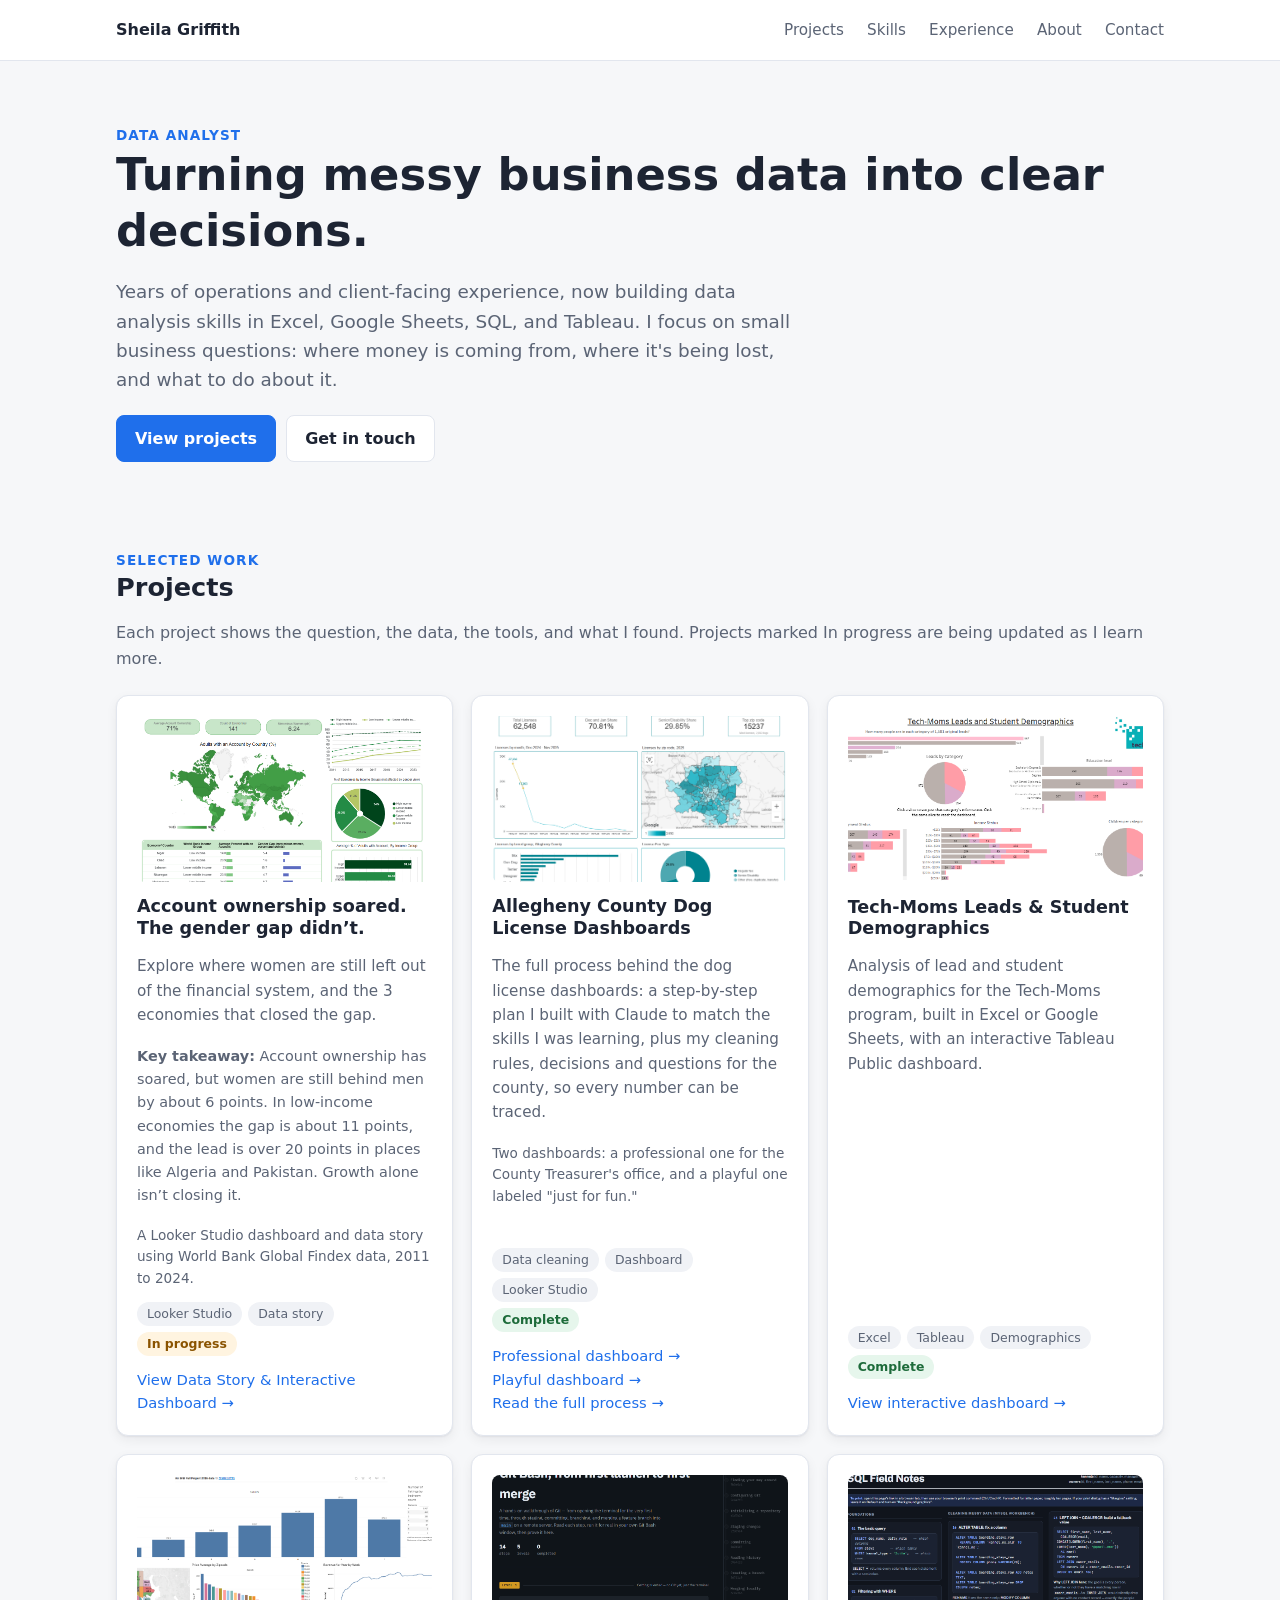
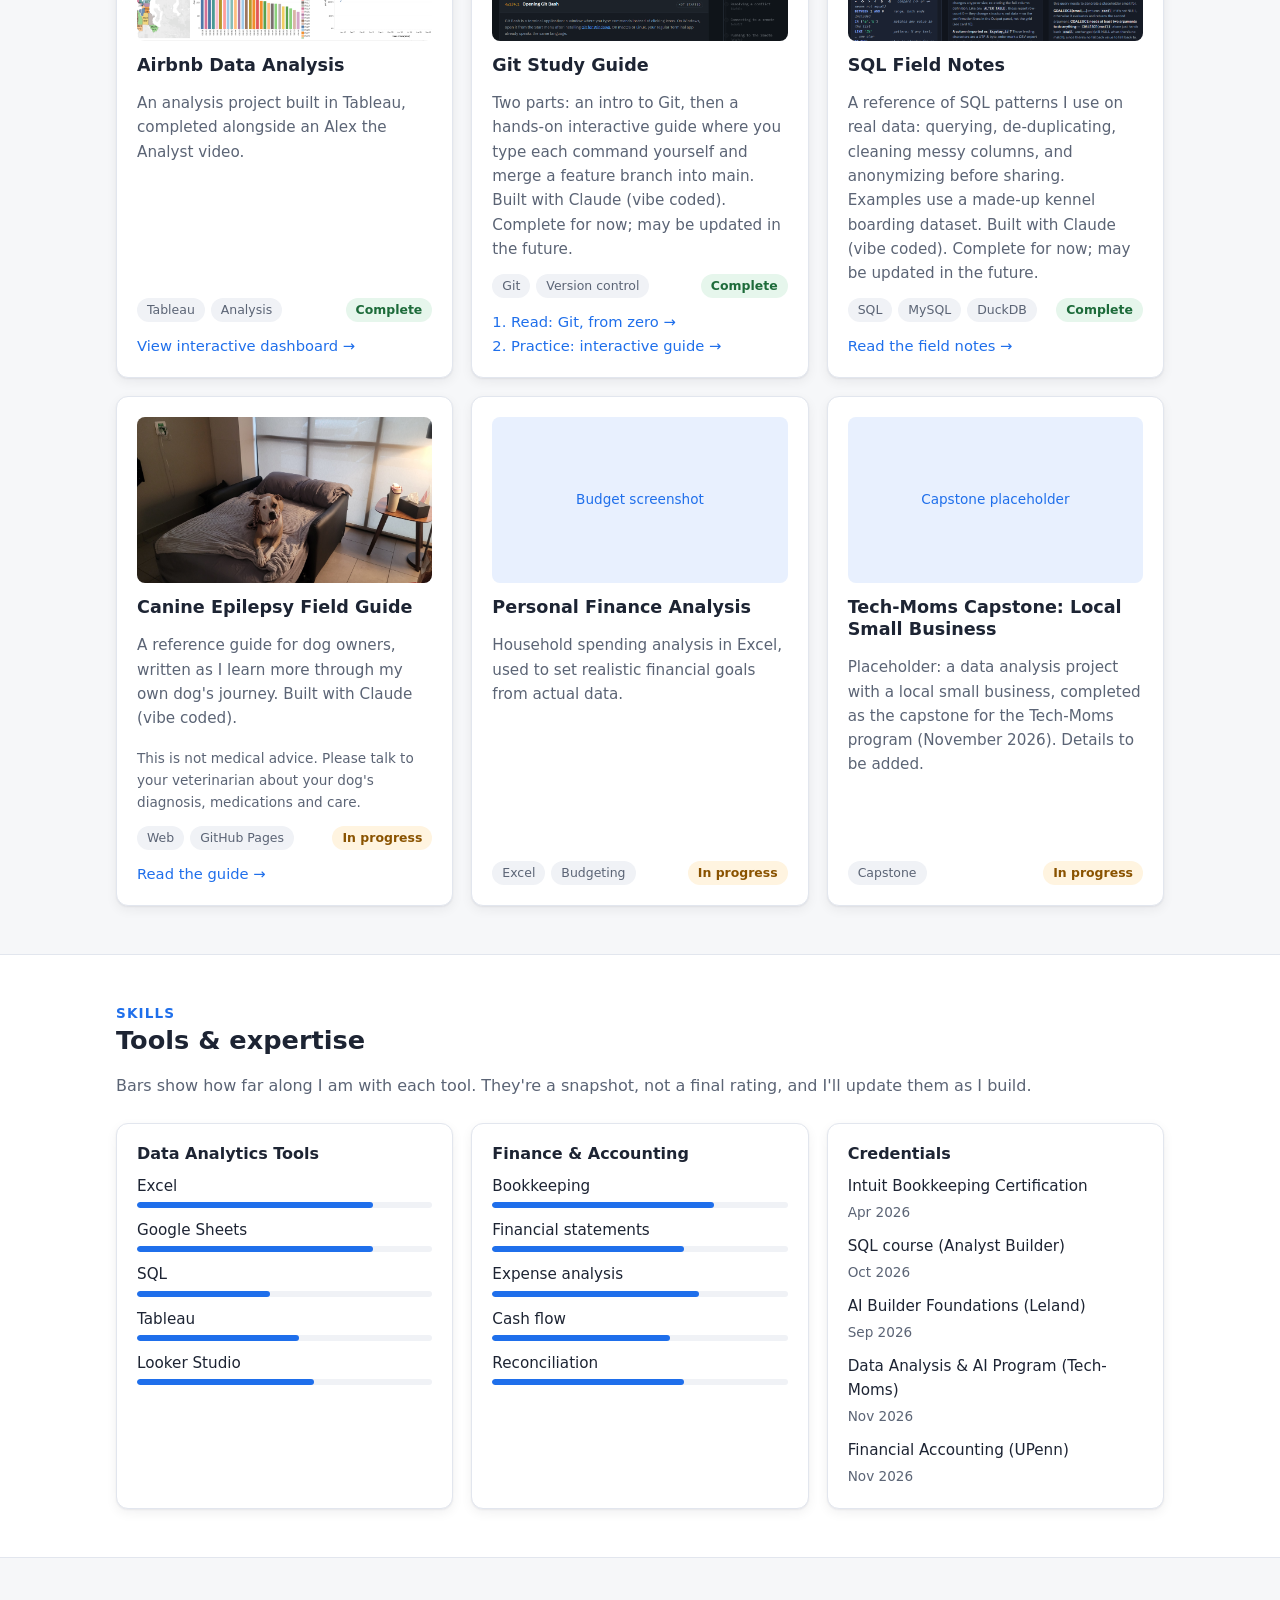
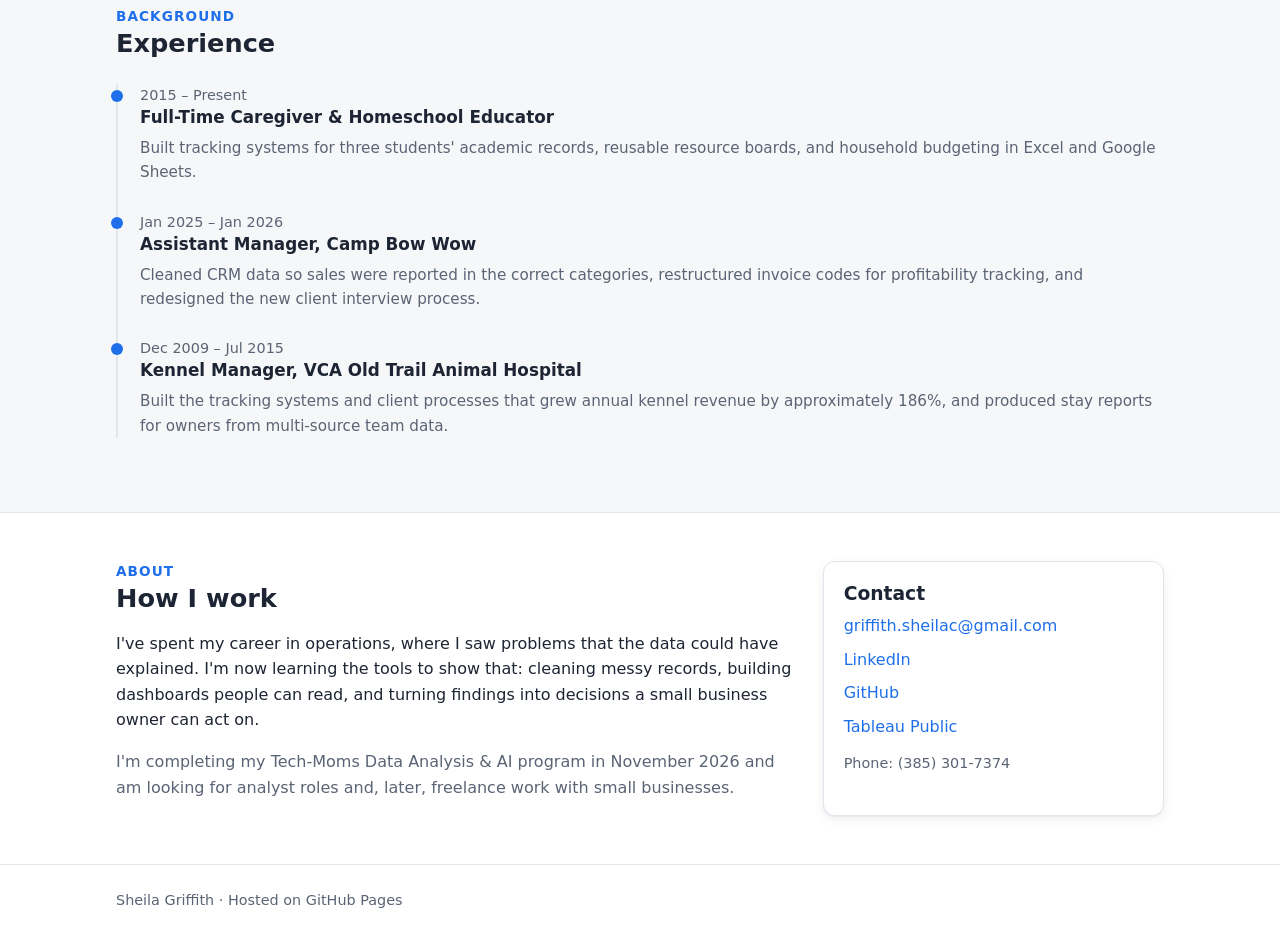
==== commit 86a6d834: "Add files via upload" ====
--- a/index.html
+++ b/index.html
@@ -220,7 +220,7 @@
         </article>
 
         <article class="card">
-          <div class="viz">Guide preview</div>
+          <div class="viz"><img src="images/git-study-guide.png" alt="Git Study Guide: interactive Git Bash practice"></div>
           <h3>Git Study Guide</h3>
           <p>Two parts: an intro to Git, then a hands-on interactive guide where you type each command yourself and merge a feature branch into main. Built with Claude (vibe coded). Complete for now; may be updated in the future.</p>
           <div class="foot">
@@ -230,24 +230,16 @@
           <div class="links"><a href="https://scgriffith.github.io/git-explained.html">1. Read: Git, from zero →</a><br><a href="https://scgriffith.github.io/git-bash-study-guide.html">2. Practice: interactive guide →</a></div>
         </article>
 
-        <article class="card">
-          <div class="viz">Guide preview</div>
-          <h3>GitHub Study Guide</h3>
-          <p>A guide to working with GitHub repositories and Pages. Built with Claude (vibe coded).</p>
-          <div class="foot">
-            <div class="tags"><span class="tag">GitHub</span><span class="tag">Version control</span></div>
-            <span class="status progress">In progress</span>
-          </div>
-        </article>
-
-        <article class="card">
-          <div class="viz">Guide preview</div>
-          <h3>SQL Study Guide</h3>
-          <p>Placeholder: description to be added once the guide is finalized.</p>
-          <div class="foot">
-            <div class="tags"><span class="tag">SQL</span></div>
-            <span class="status progress">In progress</span>
-          </div>
+
+        <article class="card">
+          <div class="viz"><img src="images/sql-field-notes.png" alt="SQL Field Notes reference sheet"></div>
+          <h3>SQL Field Notes</h3>
+          <p>A reference of SQL patterns I use on real data: querying, de-duplicating, cleaning messy columns, and anonymizing before sharing. Examples use a made-up kennel boarding dataset. Built with Claude (vibe coded). Complete for now; may be updated in the future.</p>
+          <div class="foot">
+            <div class="tags"><span class="tag">SQL</span><span class="tag">MySQL</span><span class="tag">DuckDB</span></div>
+            <span class="status done">Complete</span>
+          </div>
+          <div class="links"><a href="https://claude.ai/artifact/N3zpkjuiYUgeoyumE7KEQM" target="_blank" rel="noopener">Read the field notes →</a></div>
         </article>
 
         <article class="card">
@@ -268,6 +260,16 @@
           <p>Household spending analysis in Excel, used to set realistic financial goals from actual data.</p>
           <div class="foot">
             <div class="tags"><span class="tag">Excel</span><span class="tag">Budgeting</span></div>
+            <span class="status progress">In progress</span>
+          </div>
+        </article>
+
+        <article class="card">
+          <div class="viz">Capstone placeholder</div>
+          <h3>Tech-Moms Capstone: Local Small Business</h3>
+          <p>Placeholder: a data analysis project with a local small business, completed as the capstone for the Tech-Moms program (November 2026). Details to be added.</p>
+          <div class="foot">
+            <div class="tags"><span class="tag">Capstone</span></div>
             <span class="status progress">In progress</span>
           </div>
         </article>
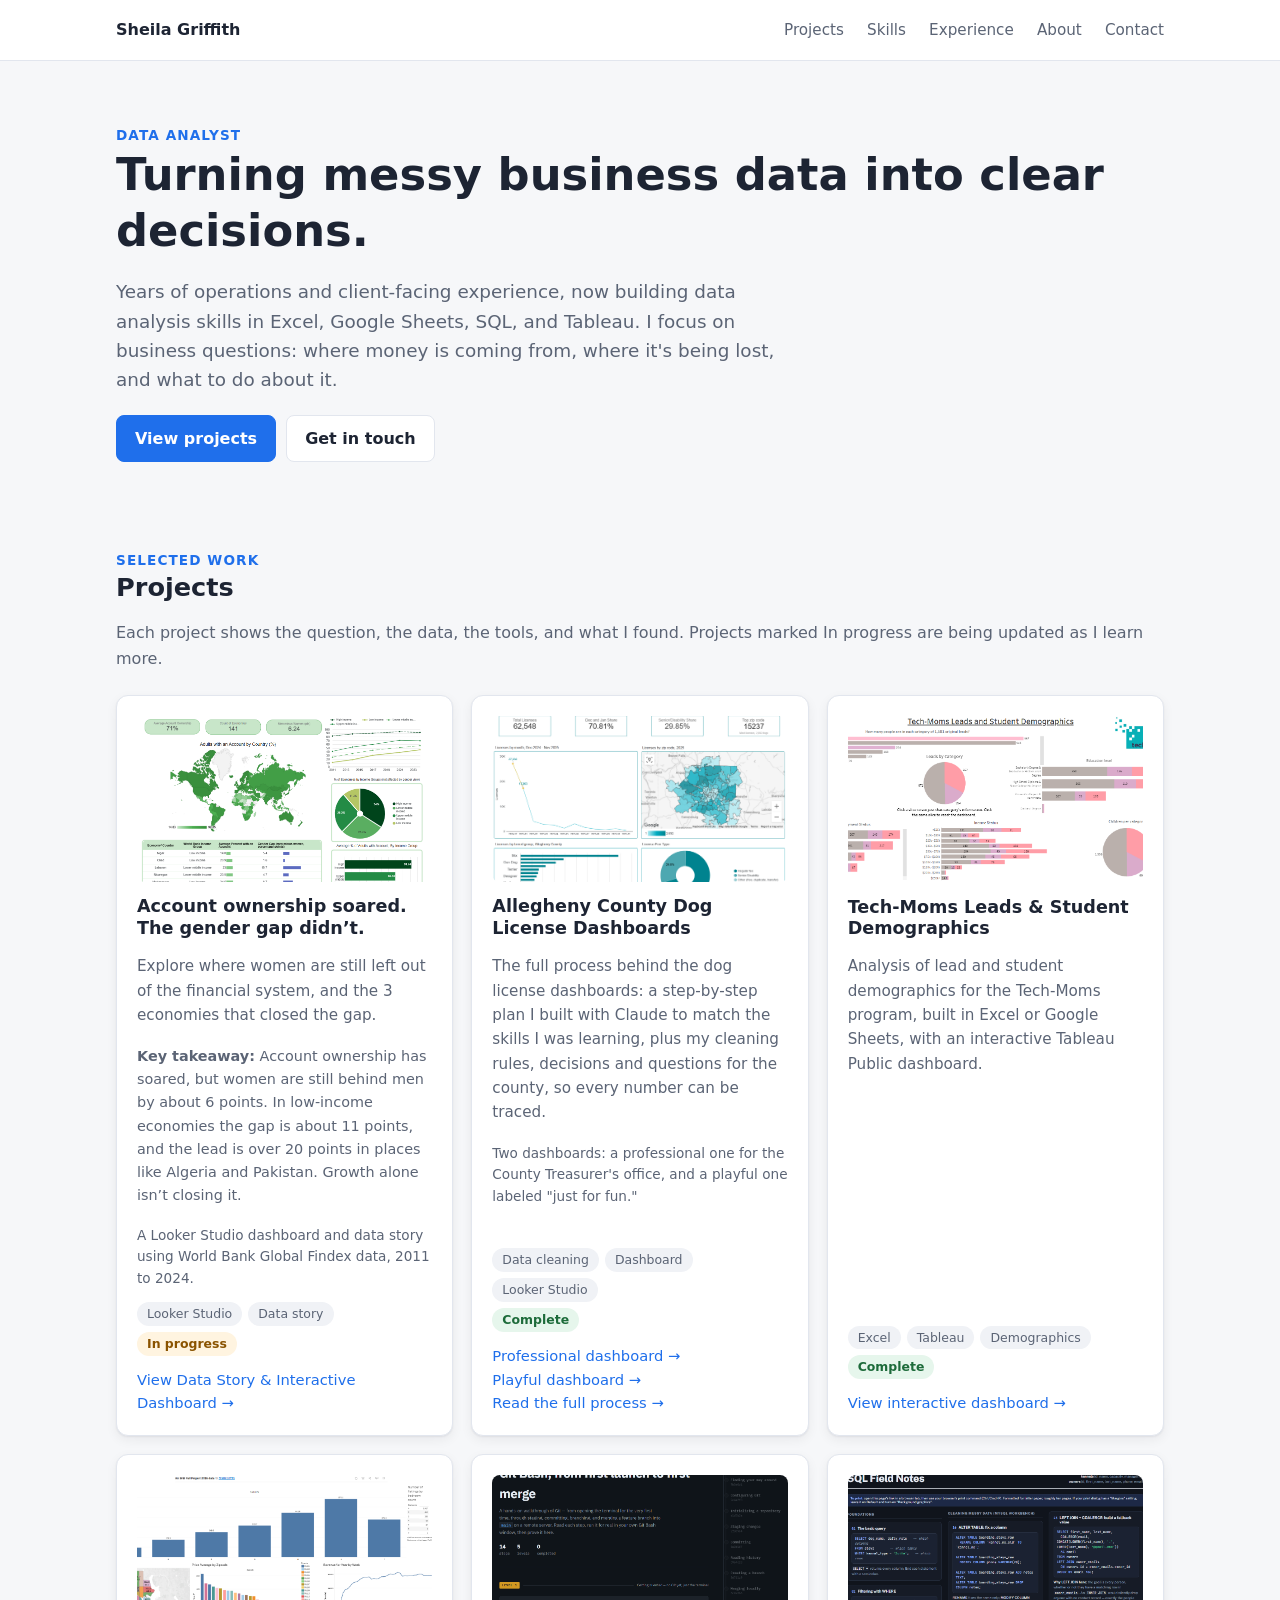
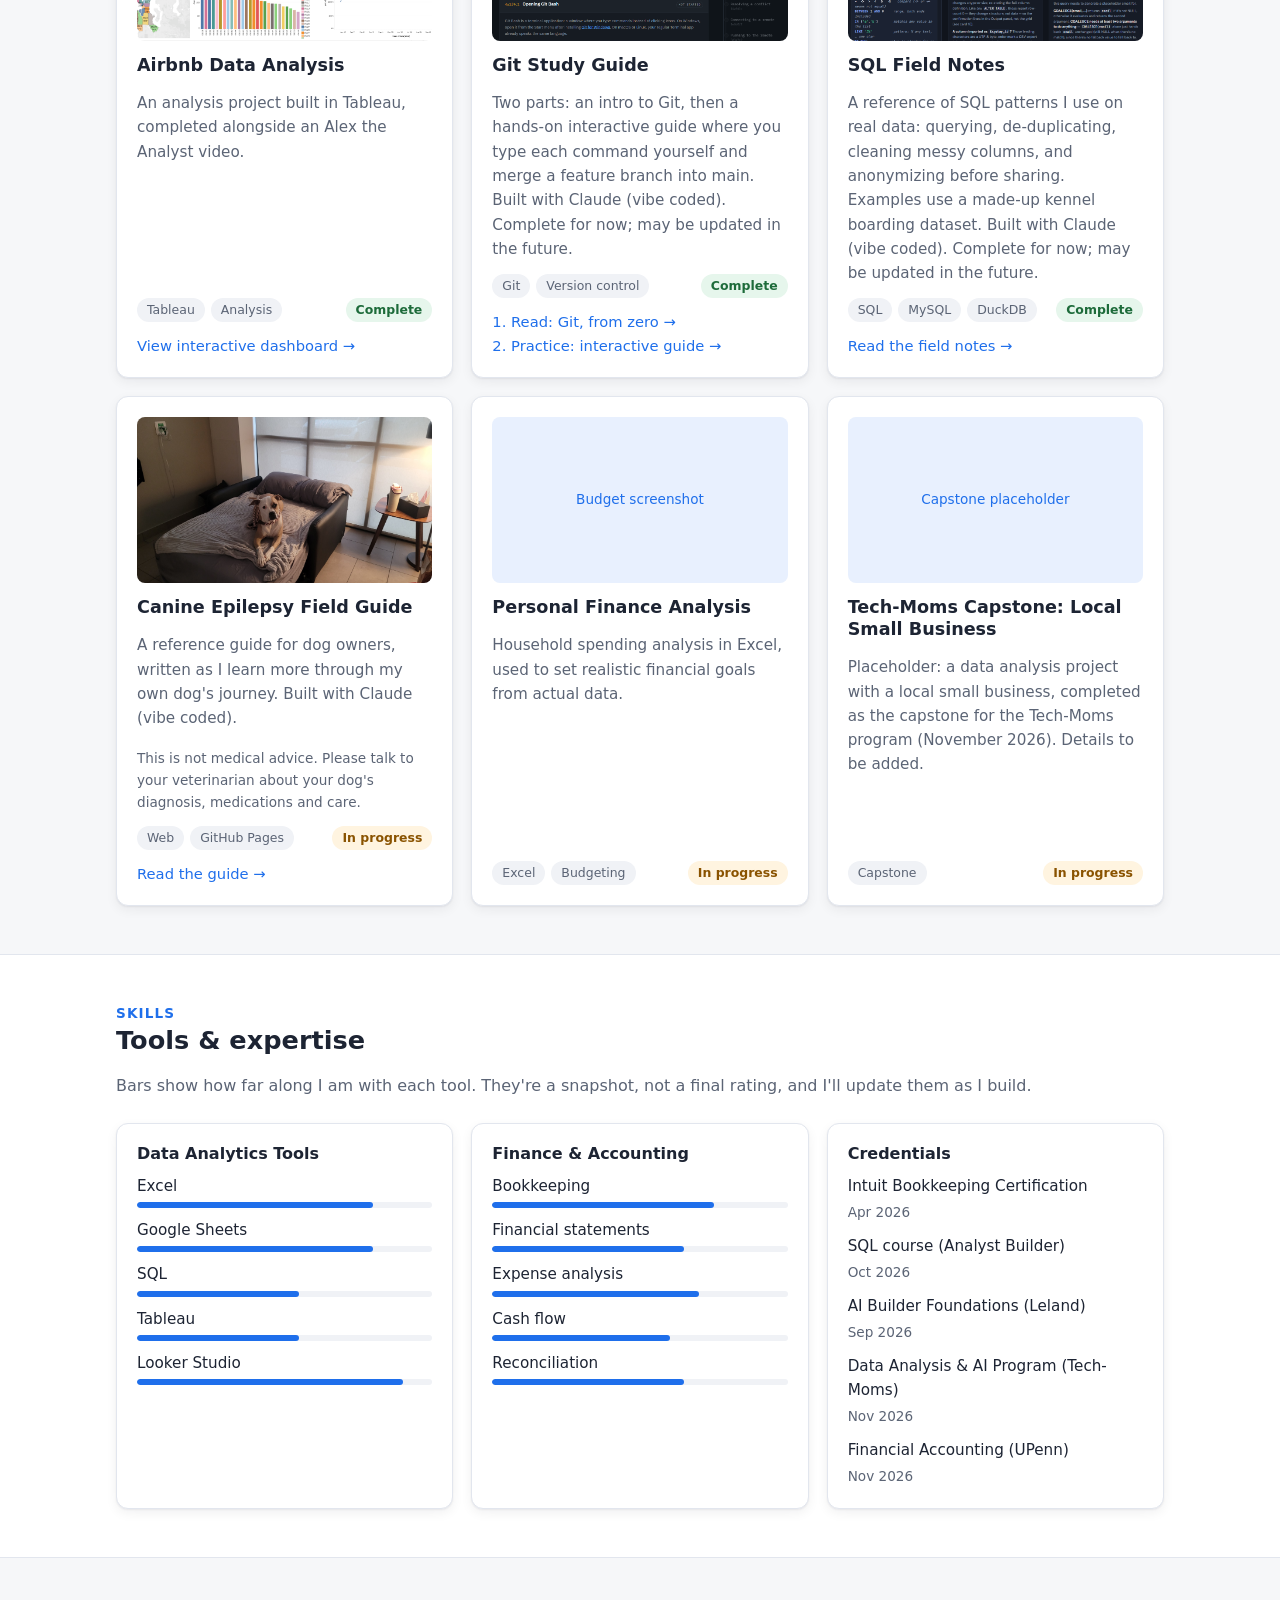
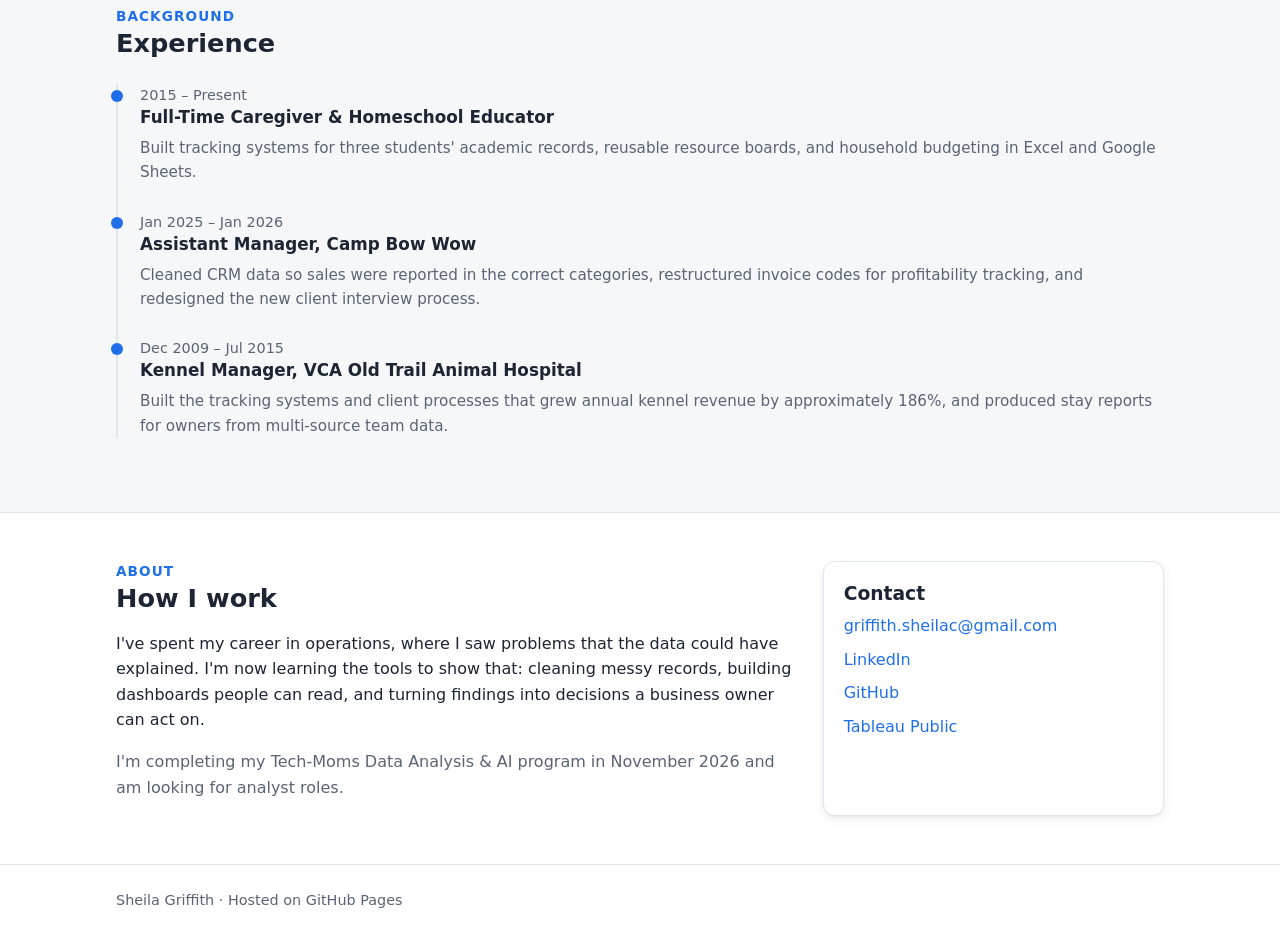
==== commit 087e11e3: "Add files via upload" ====
--- a/index.html
+++ b/index.html
@@ -4,7 +4,7 @@
 <meta charset="utf-8">
 <meta name="viewport" content="width=device-width, initial-scale=1">
 <title>Sheila Griffith | Data Analyst</title>
-<meta name="description" content="Sheila Griffith, data analyst in training. Projects, skills, and visualizations for small business data.">
+<meta name="description" content="Sheila Griffith, data analyst. Projects, skills, and visualizations for business data.">
 <style>
   :root {
     --bg: #f6f7f9;
@@ -151,7 +151,7 @@
     <div class="wrap">
       <div class="eyebrow">Data Analyst</div>
       <h1>Turning messy business data into clear decisions.</h1>
-      <p class="lead">Years of operations and client-facing experience, now building data analysis skills in Excel, Google Sheets, SQL, and Tableau. I focus on small business questions: where money is coming from, where it's being lost, and what to do about it.</p>
+      <p class="lead">Years of operations and client-facing experience, now building data analysis skills in Excel, Google Sheets, SQL, and Tableau. I focus on business questions: where money is coming from, where it's being lost, and what to do about it.</p>
       <div class="cta">
         <a class="btn primary" href="#projects">View projects</a>
         <a class="btn" href="#contact">Get in touch</a>
@@ -291,9 +291,9 @@
           <ul class="skill-list">
             <li>Excel <div class="bar"><span style="width: 80%"></span></div></li>
             <li>Google Sheets <div class="bar"><span style="width: 80%"></span></div></li>
-            <li>SQL <div class="bar"><span style="width: 45%"></span></div></li>
+            <li>SQL <div class="bar"><span style="width: 55%"></span></div></li>
             <li>Tableau <div class="bar"><span style="width: 55%"></span></div></li>
-            <li>Looker Studio <div class="bar"><span style="width: 60%"></span></div></li>
+            <li>Looker Studio <div class="bar"><span style="width: 90%"></span></div></li>
           </ul>
         </div>
 
@@ -353,8 +353,8 @@
       <div>
         <div class="eyebrow">About</div>
         <h2>How I work</h2>
-        <p>I've spent my career in operations, where I saw problems that the data could have explained. I'm now learning the tools to show that: cleaning messy records, building dashboards people can read, and turning findings into decisions a small business owner can act on.</p>
-        <p class="muted">I'm completing my Tech-Moms Data Analysis &amp; AI program in November 2026 and am looking for analyst roles and, later, freelance work with small businesses.</p>
+        <p>I've spent my career in operations, where I saw problems that the data could have explained. I'm now learning the tools to show that: cleaning messy records, building dashboards people can read, and turning findings into decisions a business owner can act on.</p>
+        <p class="muted">I'm completing my Tech-Moms Data Analysis &amp; AI program in November 2026 and am looking for analyst roles.</p>
       </div>
       <div class="contact-card" id="contact">
         <h3>Contact</h3>
@@ -362,7 +362,6 @@
         <a href="https://www.linkedin.com/in/sheila-griffith-7232a83a6" target="_blank" rel="noopener">LinkedIn</a>
         <a href="https://github.com/scgriffith" target="_blank" rel="noopener">GitHub</a>
         <a href="https://public.tableau.com/app/profile/sheila.griffith" target="_blank" rel="noopener">Tableau Public</a>
-        <p class="muted" style="font-size:.9rem; margin-top:12px;">Phone: (385) 301-7374</p>
       </div>
     </div>
   </section>
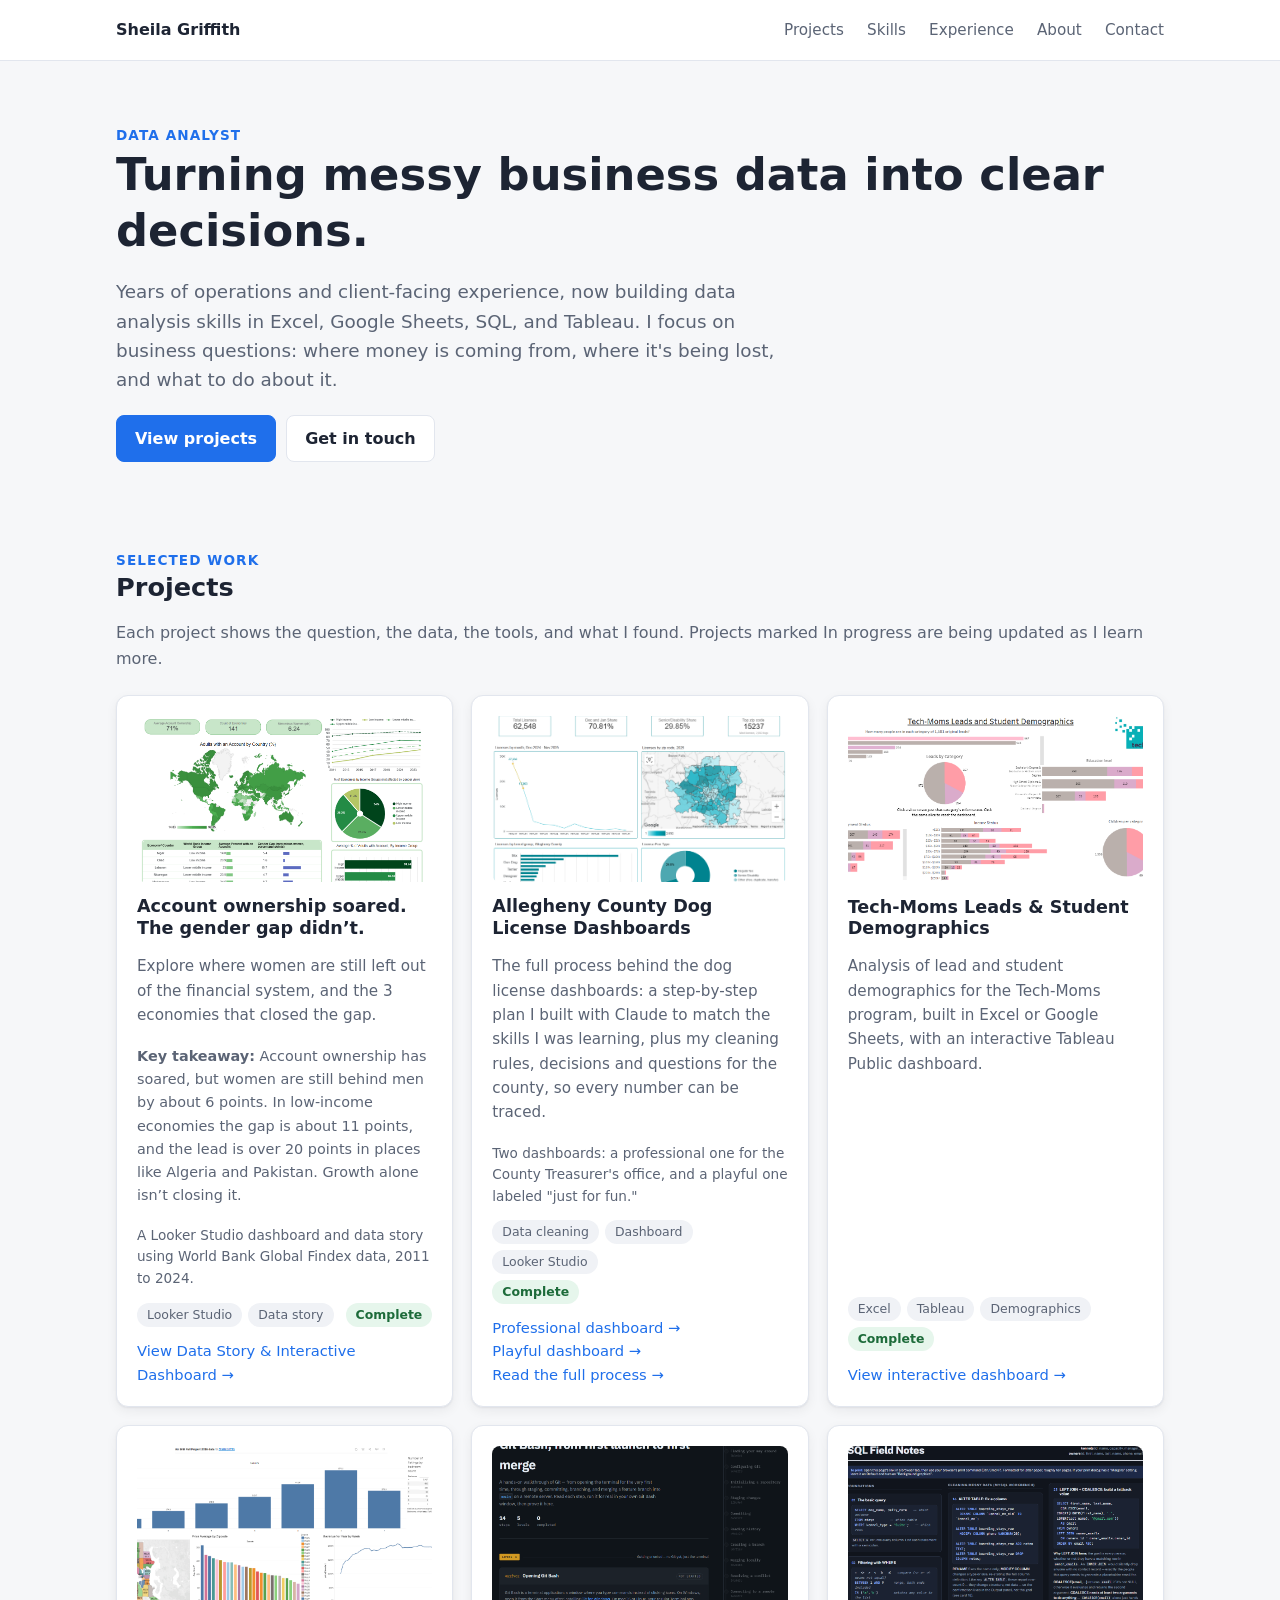
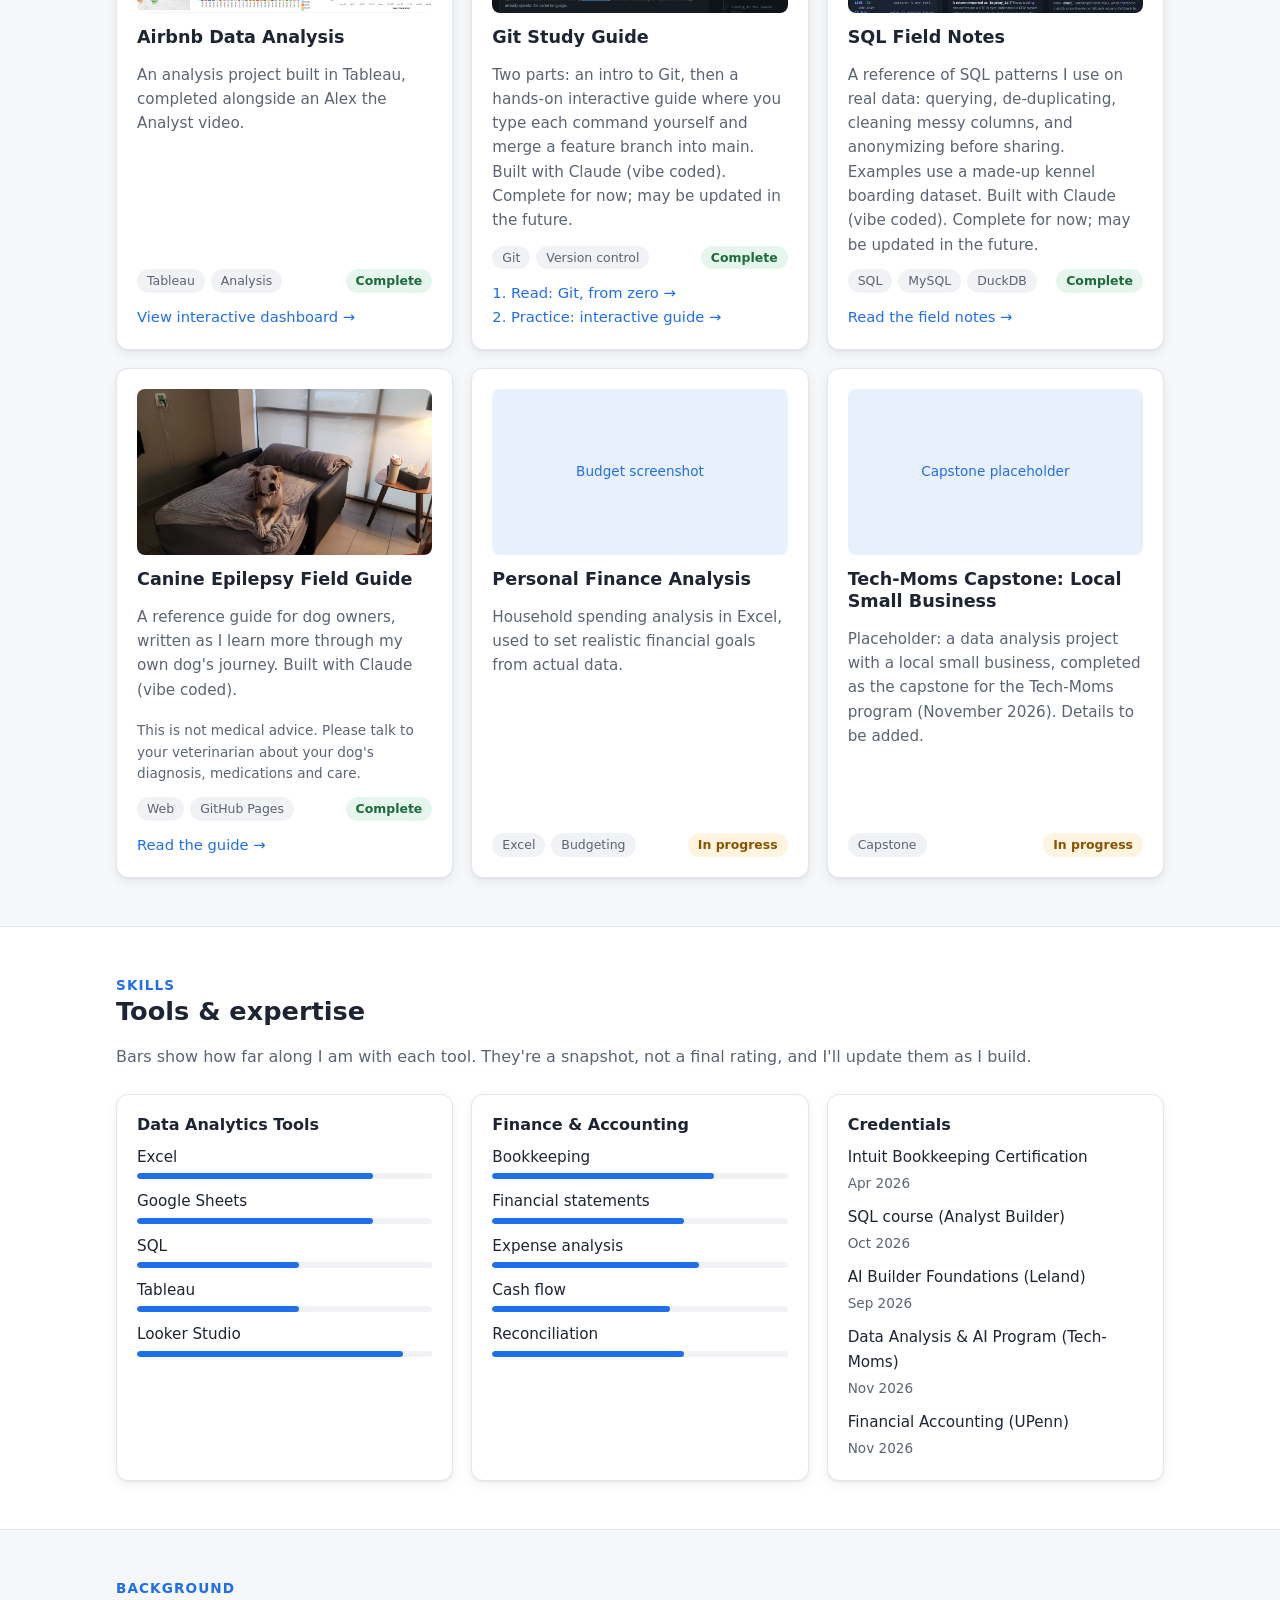
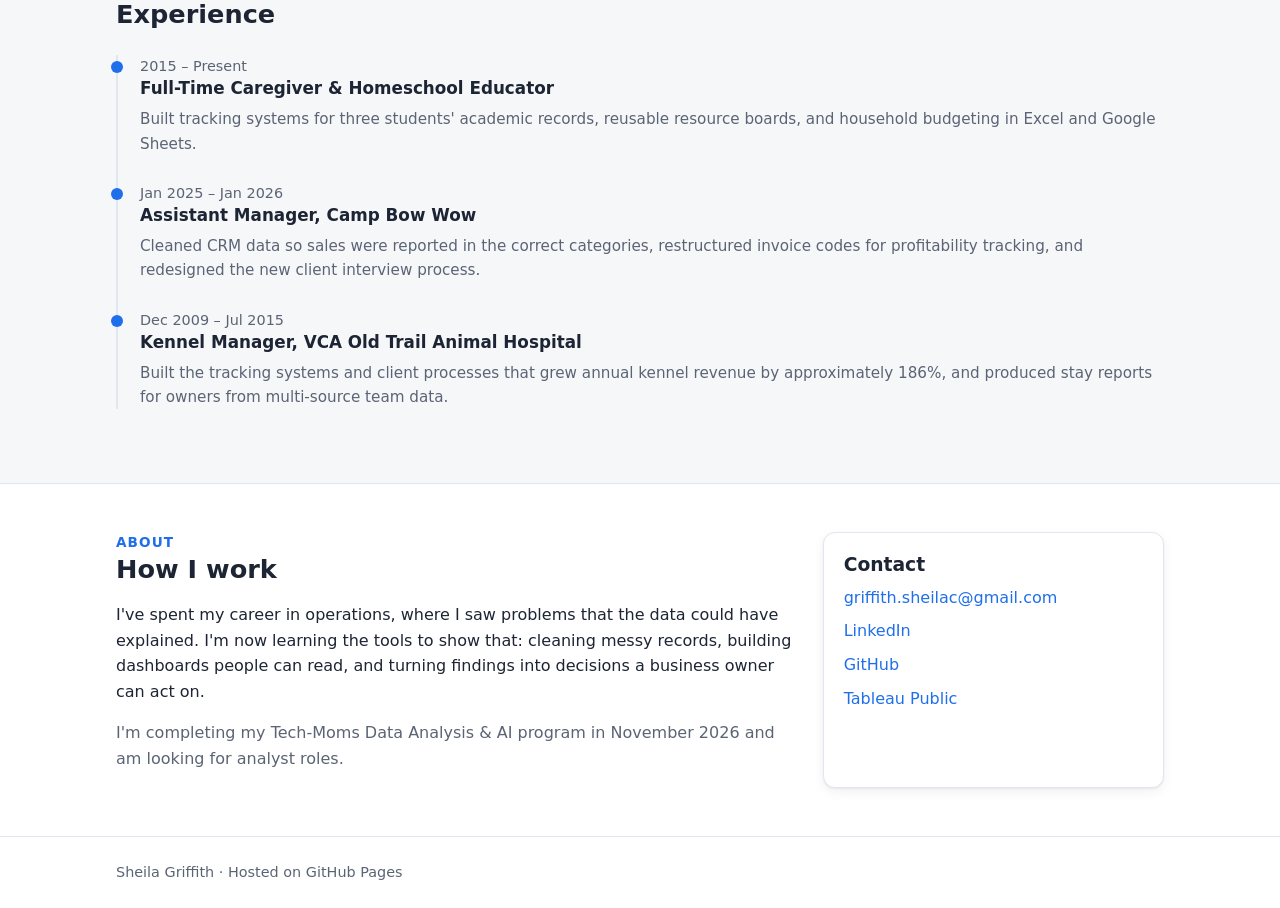
==== commit 5dd0c1fa: "Add files via upload" ====
--- a/index.html
+++ b/index.html
@@ -176,7 +176,7 @@
           <p class="muted" style="font-size:.85rem;">A Looker Studio dashboard and data story using World Bank Global Findex data, 2011 to 2024.</p>
           <div class="foot">
             <div class="tags"><span class="tag">Looker Studio</span><span class="tag">Data story</span></div>
-            <span class="status progress">In progress</span>
+            <span class="status done">Complete</span>
           </div>
           <div class="links"><a href="https://datastudio.google.com/reporting/c3246a98-5307-43d2-9dd3-d611e642d518" target="_blank" rel="noopener">View Data Story &amp; Interactive Dashboard →</a></div>
         </article>
@@ -249,7 +249,7 @@
           <p class="muted" style="font-size:.85rem;">This is not medical advice. Please talk to your veterinarian about your dog's diagnosis, medications and care.</p>
           <div class="foot">
             <div class="tags"><span class="tag">Web</span><span class="tag">GitHub Pages</span></div>
-            <span class="status progress">In progress</span>
+            <span class="status done">Complete</span>
           </div>
           <div class="links"><a href="https://scgriffith.github.io/epilepsy-site/canine-epilepsy-guide.html">Read the guide →</a></div>
         </article>
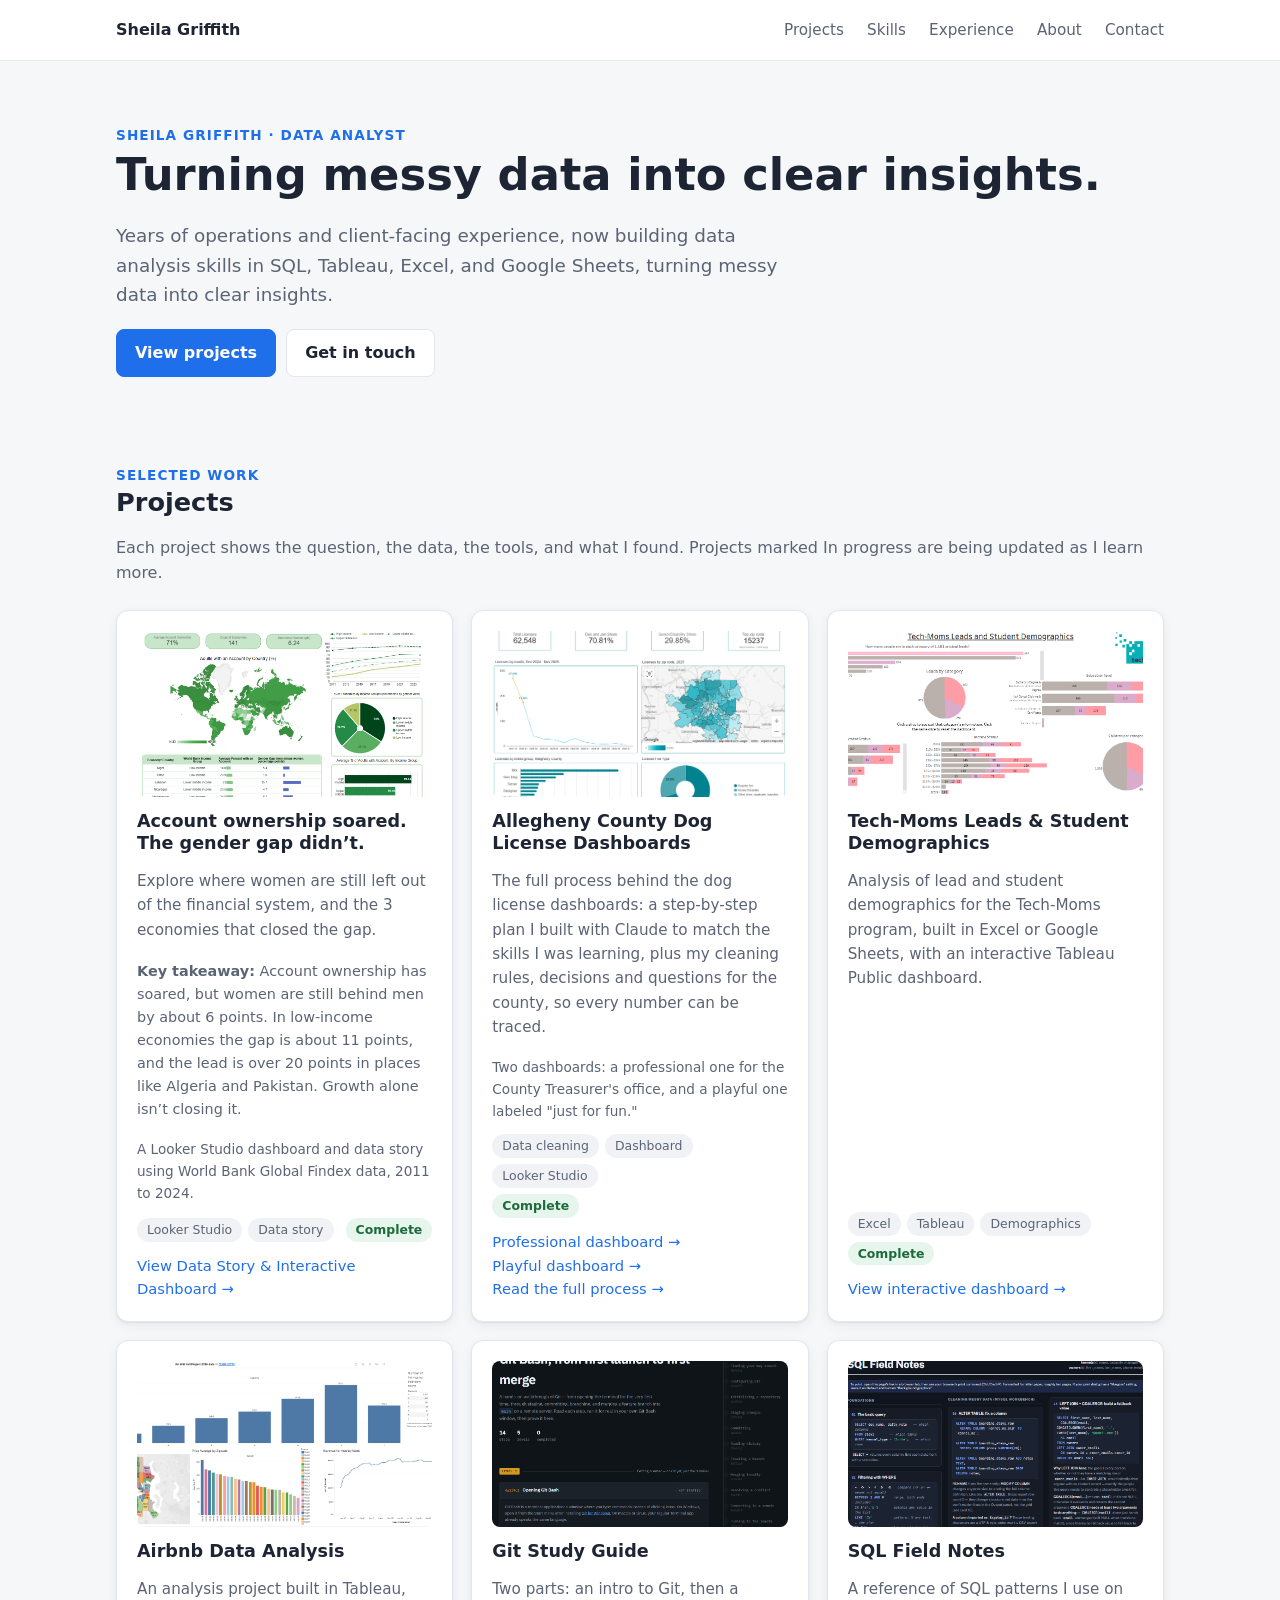
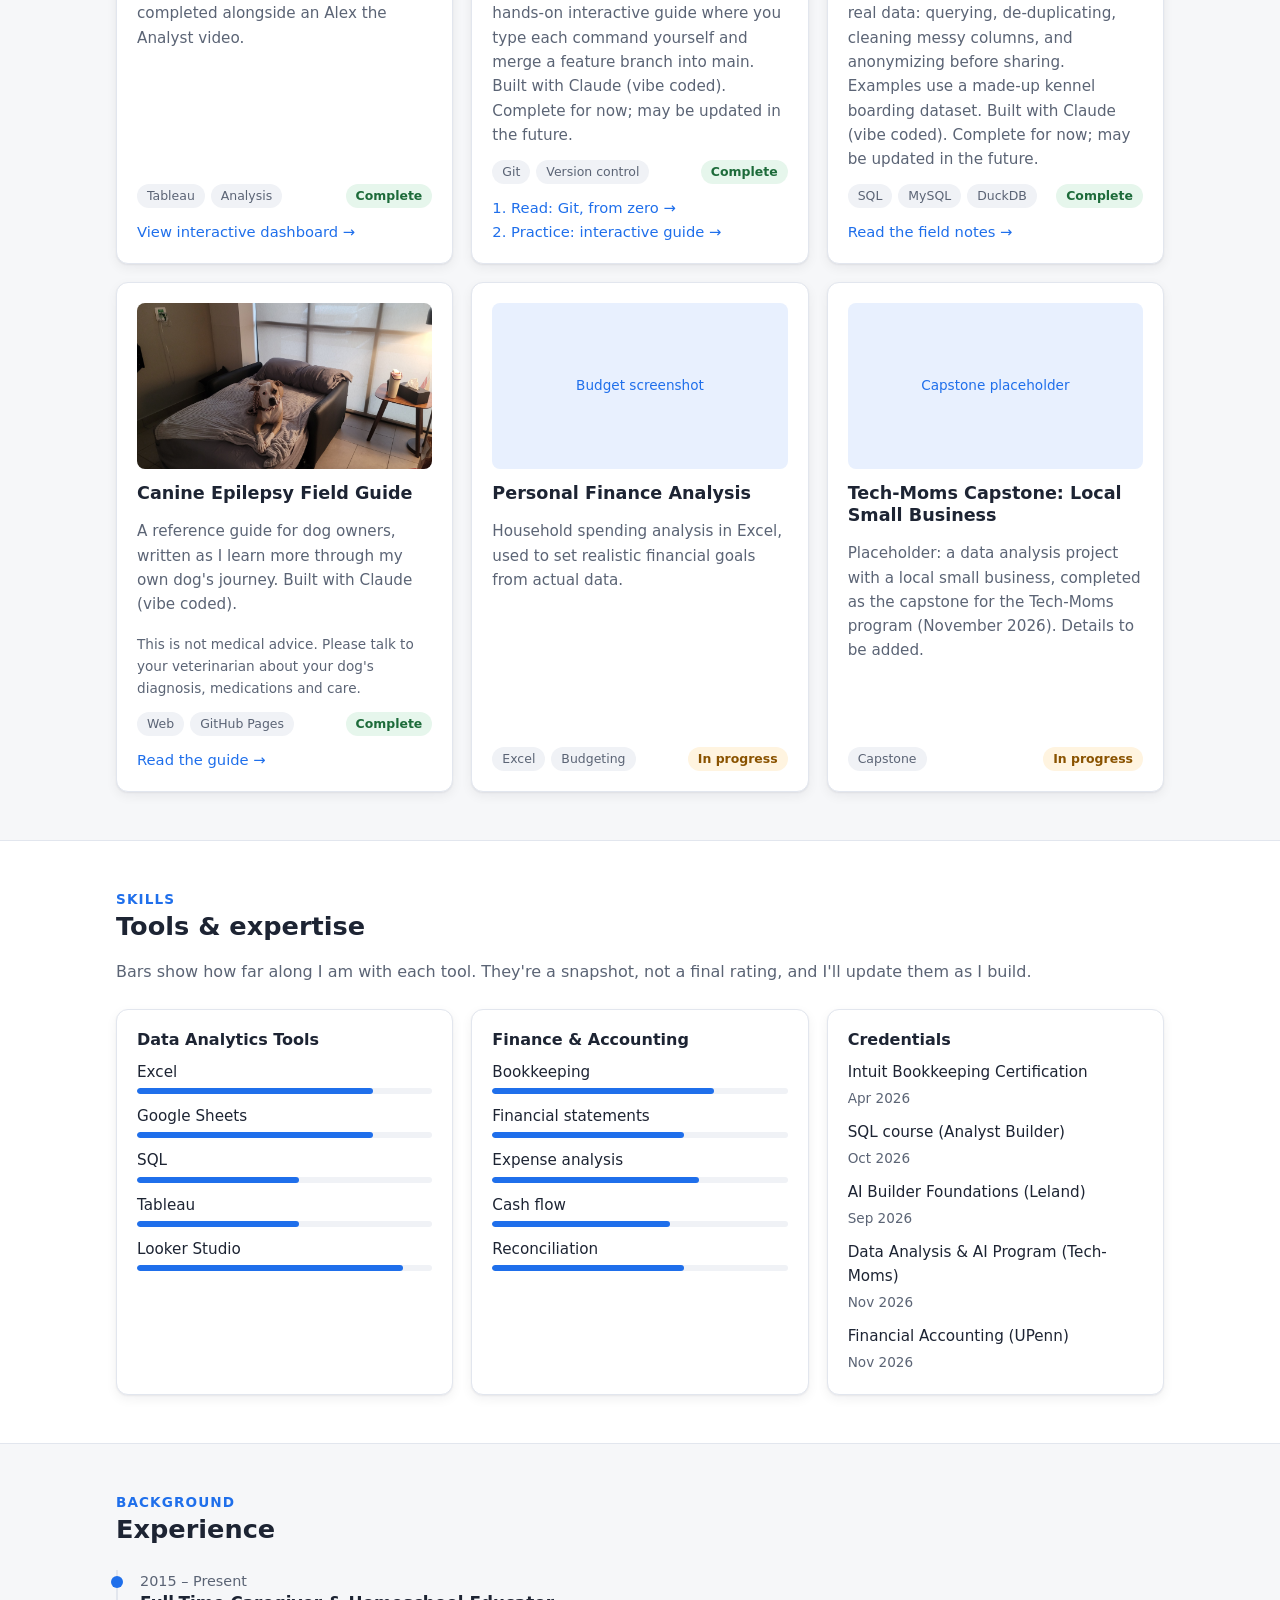
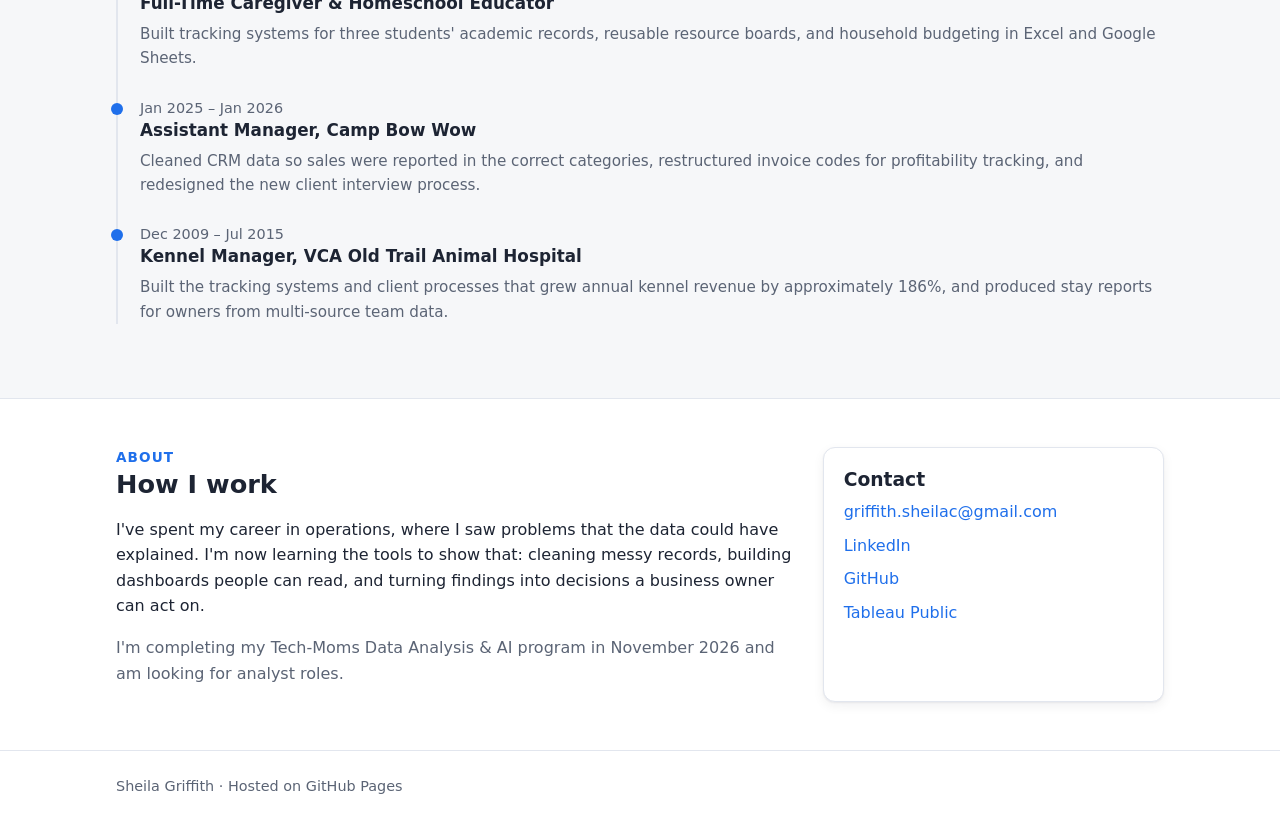
==== commit 554d5512: "Add files via upload" ====
--- a/index.html
+++ b/index.html
@@ -149,9 +149,9 @@
   <!-- HERO -->
   <section class="hero">
     <div class="wrap">
-      <div class="eyebrow">Data Analyst</div>
-      <h1>Turning messy business data into clear decisions.</h1>
-      <p class="lead">Years of operations and client-facing experience, now building data analysis skills in Excel, Google Sheets, SQL, and Tableau. I focus on business questions: where money is coming from, where it's being lost, and what to do about it.</p>
+      <div class="eyebrow">Sheila Griffith &middot; Data Analyst</div>
+      <h1>Turning messy data into clear insights.</h1>
+      <p class="lead">Years of operations and client-facing experience, now building data analysis skills in SQL, Tableau, Excel, and Google Sheets, turning messy data into clear insights.</p>
       <div class="cta">
         <a class="btn primary" href="#projects">View projects</a>
         <a class="btn" href="#contact">Get in touch</a>
